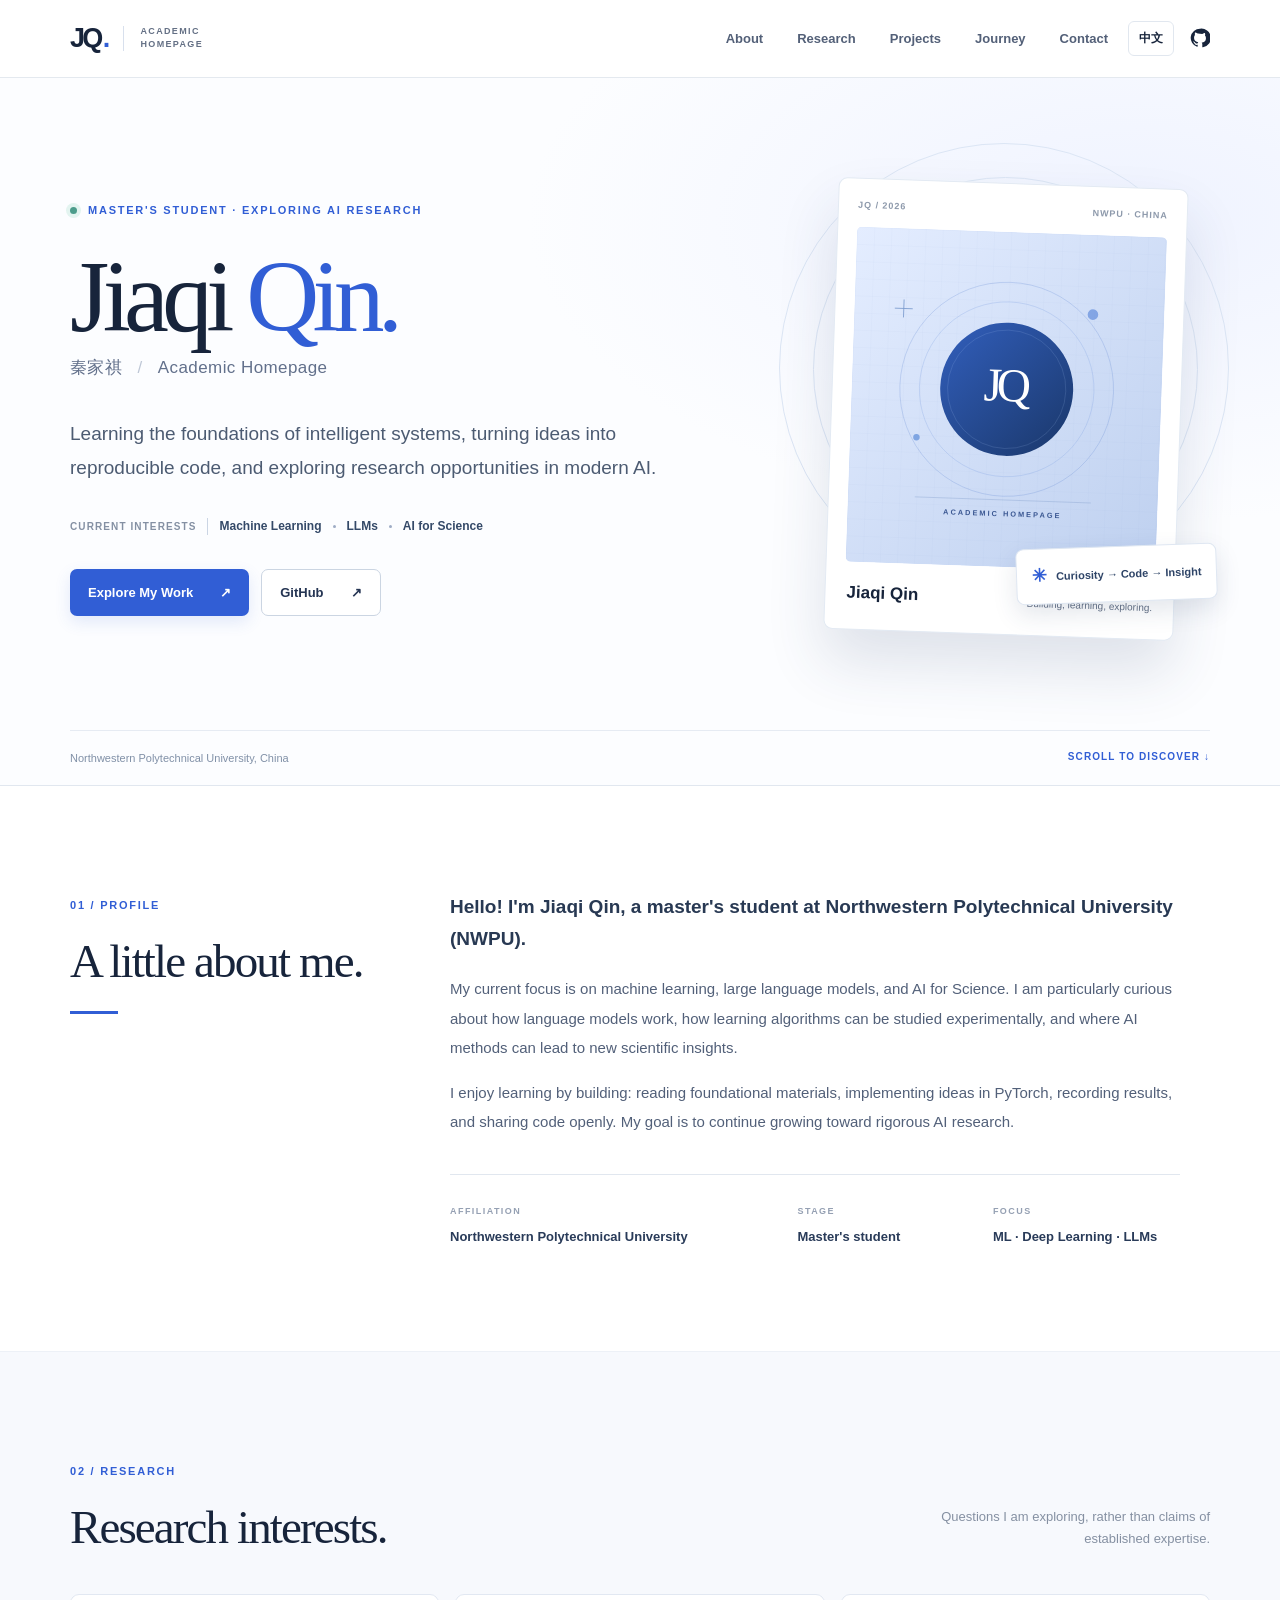
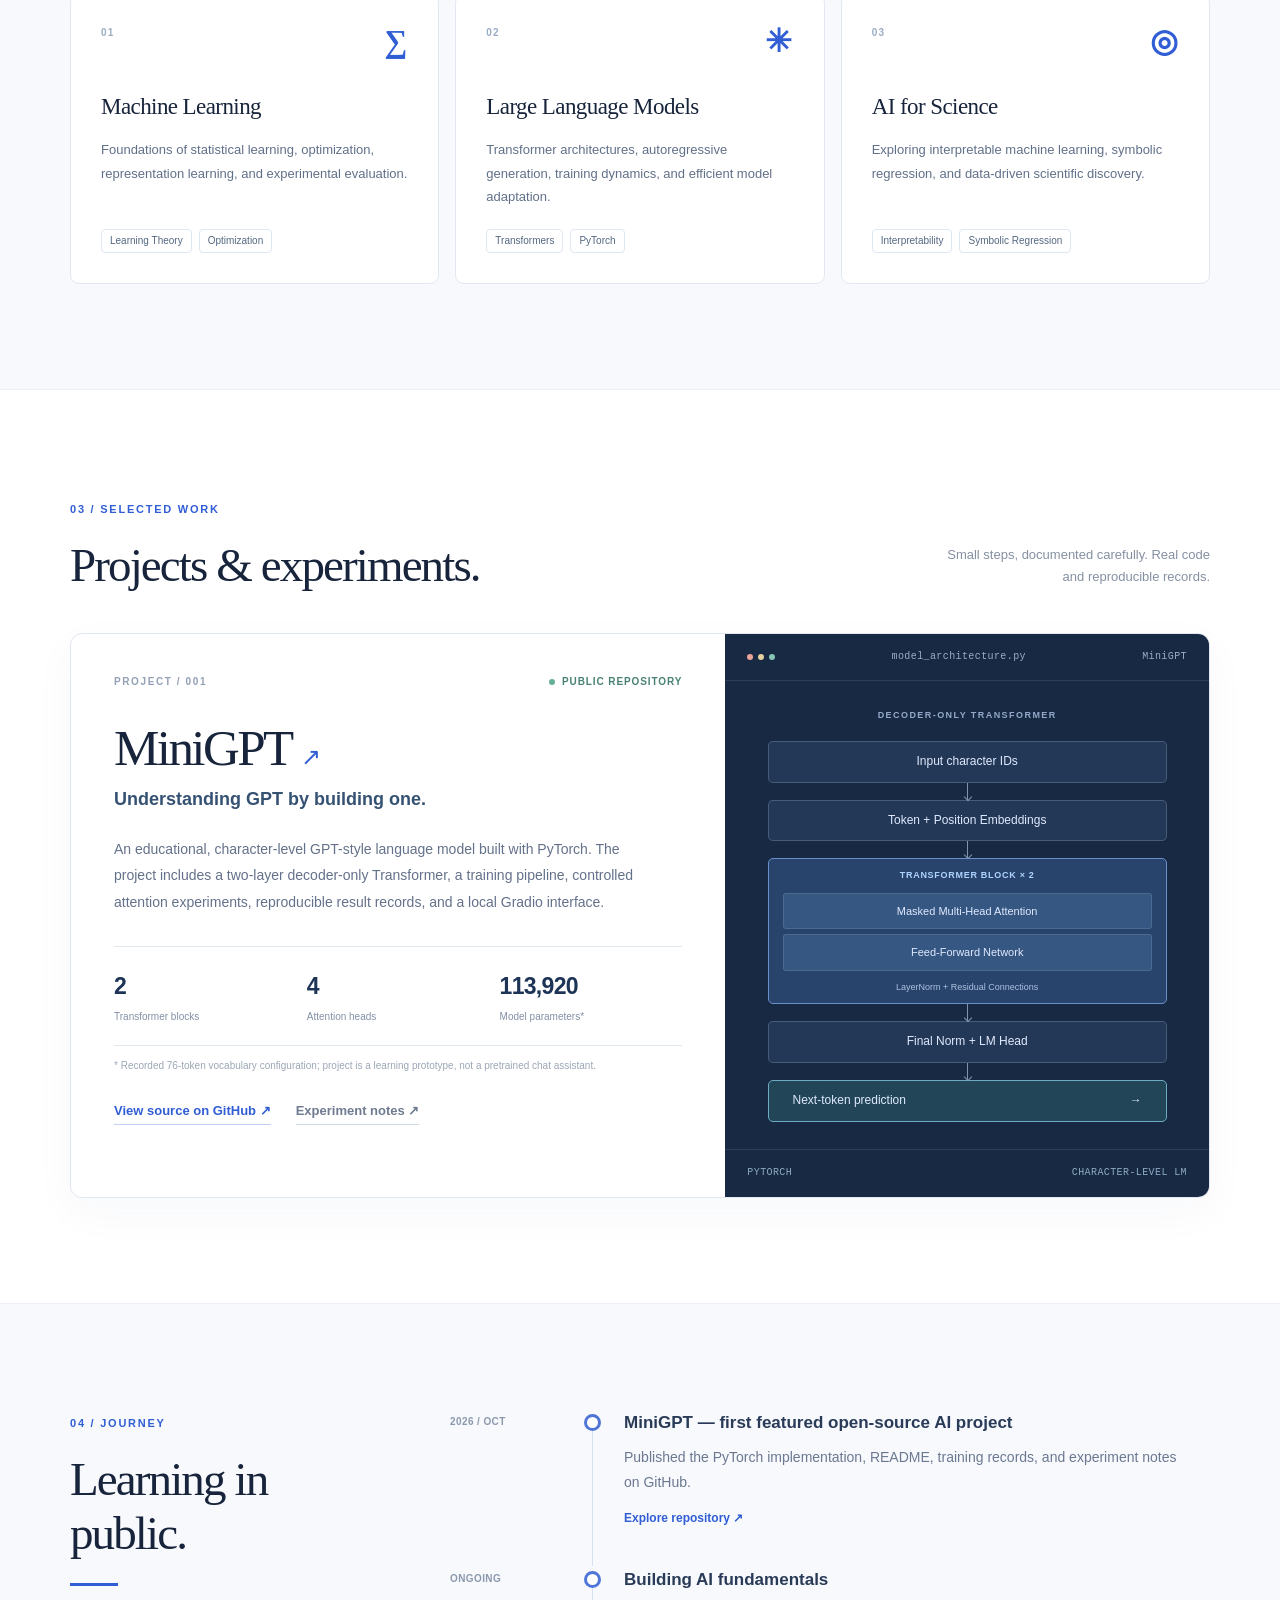
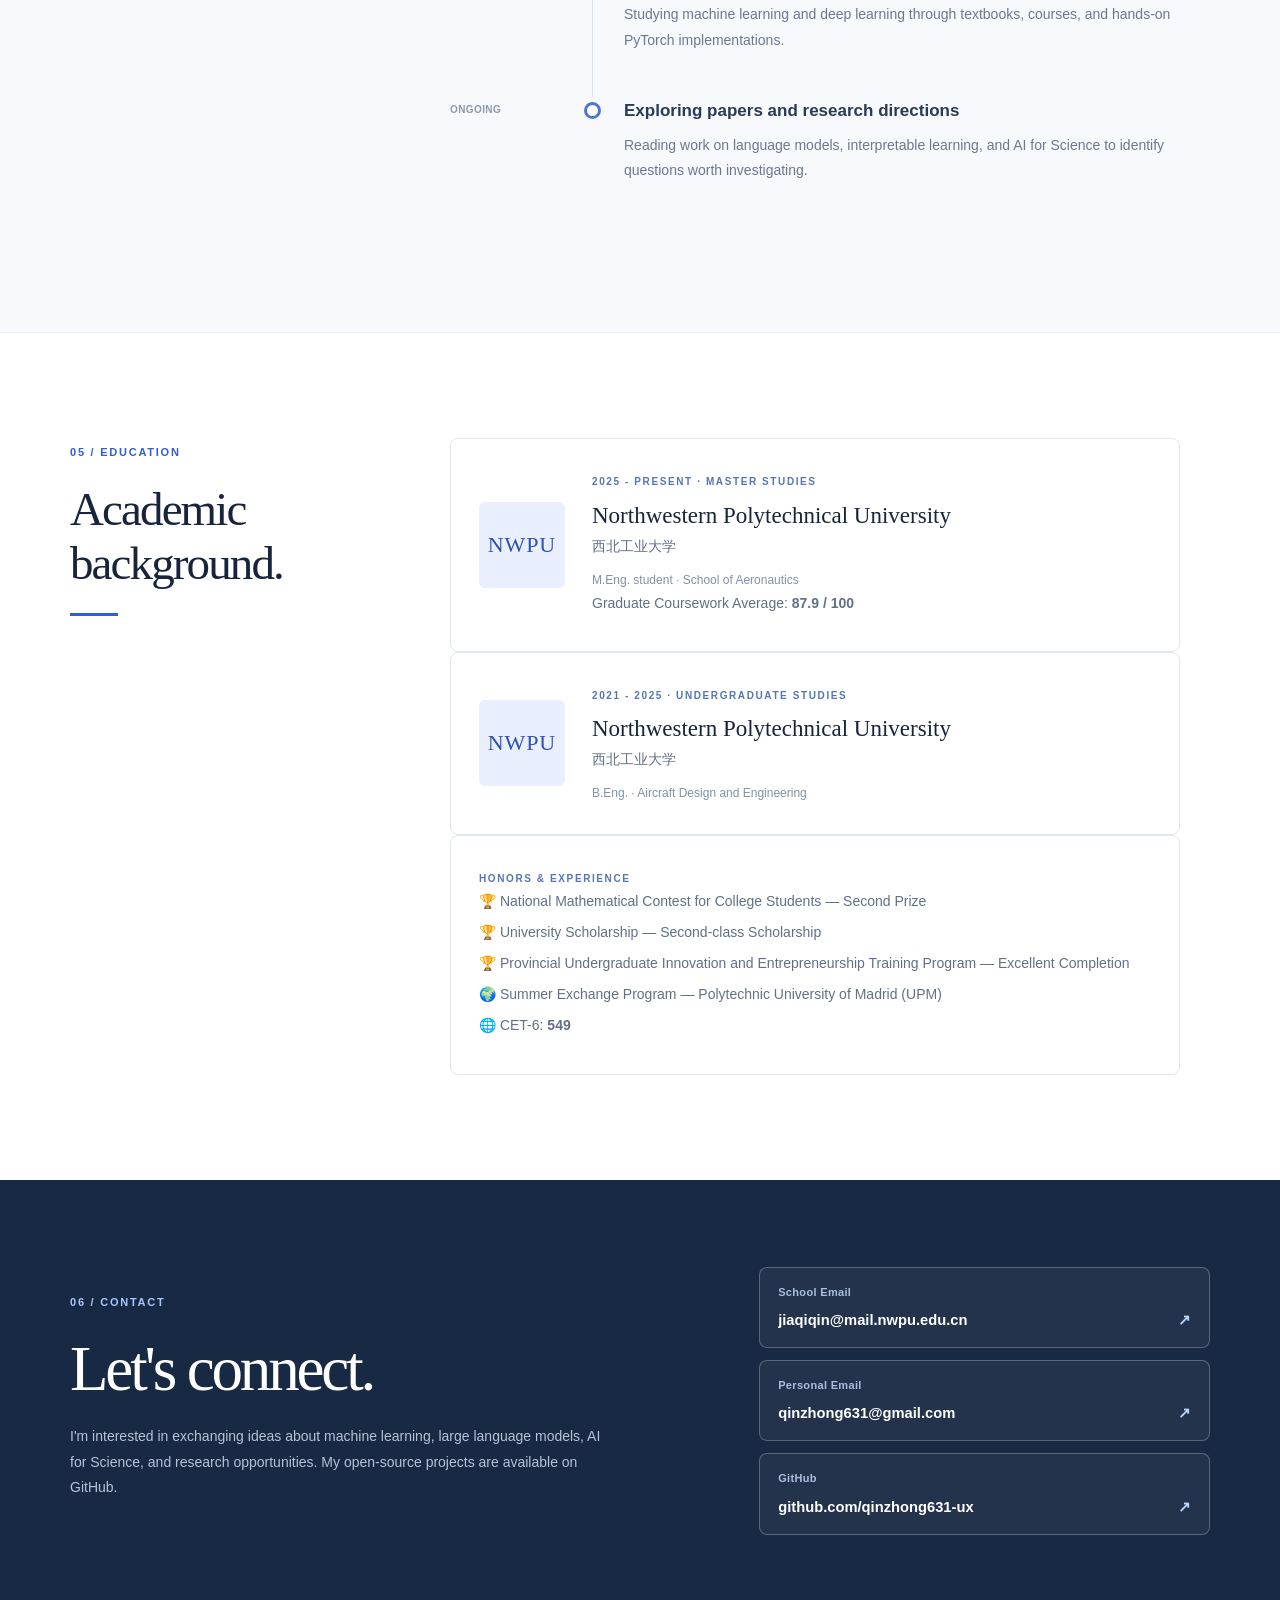
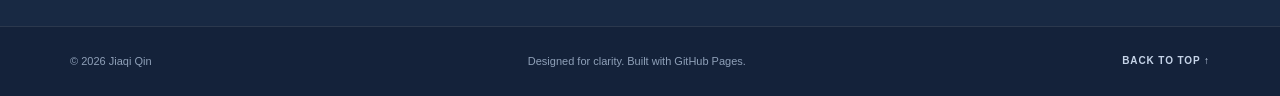
==== index.html @ b35b9c65 "Publish Jiaqi Qin academic homepage" ====
<!doctype html>
<html lang="en">
<head>
  <meta charset="utf-8" />
  <meta name="viewport" content="width=device-width, initial-scale=1" />
  <meta name="description" content="Jiaqi Qin — a master's student at Northwestern Polytechnical University exploring machine learning, language models, and AI for Science." />
  <meta name="theme-color" content="#f8fafc" />
  <meta property="og:title" content="Jiaqi Qin | Academic Homepage" />
  <meta property="og:description" content="Machine Learning · Language Models · AI for Science | Selected projects and research exploration." />
  <meta property="og:type" content="website" />
  <link rel="icon" href="assets/favicon.svg" type="image/svg+xml" />
  <link rel="stylesheet" href="styles.css" />
  <title>Jiaqi Qin | Academic Homepage</title>
</head>
<body>
  <a class="skip-link" href="#main">Skip to content</a>
  <header class="site-header">
    <div class="container header-inner">
      <a href="#top" class="brand" aria-label="Jiaqi Qin, back to top">
        <span class="brand-mark">JQ<span class="brand-dot">.</span></span>
        <span class="brand-divider"></span>
        <span class="brand-sub">ACADEMIC<br />HOMEPAGE</span>
      </a>
      <nav id="primary-nav" class="main-nav" aria-label="Main navigation">
        <a href="#about" data-en="About" data-zh="关于">About</a>
        <a href="#interests" data-en="Research" data-zh="研究方向">Research</a>
        <a href="#projects" data-en="Projects" data-zh="项目">Projects</a>
        <a href="#journey" data-en="Journey" data-zh="成长经历">Journey</a>
        <a href="#contact" data-en="Contact" data-zh="联系">Contact</a>
      </nav>
      <div class="header-actions">
        <button id="language-toggle" class="language-toggle" type="button" aria-label="Switch to Chinese" title="Switch language">中文</button>
        <a class="header-github" href="https://github.com/qinzhong631-ux" target="_blank" rel="noopener noreferrer" aria-label="GitHub profile">
          <svg aria-hidden="true" viewBox="0 0 24 24" fill="currentColor"><path d="M12 .85a11.15 11.15 0 0 0-3.525 21.73c.558.1.764-.242.764-.536 0-.265-.01-.966-.016-1.896-3.108.675-3.765-1.497-3.765-1.497-.508-1.291-1.239-1.635-1.239-1.635-1.013-.693.077-.679.077-.679 1.121.08 1.711 1.151 1.711 1.151.997 1.71 2.615 1.215 3.251.929.101-.722.39-1.214.708-1.493-2.482-.282-5.093-1.241-5.093-5.518 0-1.219.436-2.215 1.15-2.996-.115-.282-.498-1.416.11-2.953 0 0 .939-.3 3.072 1.144A10.7 10.7 0 0 1 12 6.824a10.7 10.7 0 0 1 2.797.377c2.132-1.444 3.07-1.144 3.07-1.144.61 1.537.227 2.67.112 2.953.715.781 1.148 1.777 1.148 2.996 0 4.287-2.615 5.233-5.105 5.51.402.347.761 1.033.761 2.081 0 1.504-.014 2.717-.014 3.085 0 .297.203.643.77.535A11.152 11.152 0 0 0 12 .85Z"/></svg>
        </a>
        <button id="menu-toggle" class="menu-toggle" type="button" aria-expanded="false" aria-controls="primary-nav" aria-label="Open navigation menu"><span></span><span></span><span></span></button>
      </div>
    </div>
  </header>

  <main id="main">
    <section class="hero" id="top">
      <div class="container hero-grid">
        <div class="hero-copy">
          <div class="hero-label"><span class="status-dot"></span><span data-en="MASTER'S STUDENT · EXPLORING AI RESEARCH" data-zh="硕士研究生 · 探索人工智能科研">MASTER'S STUDENT · EXPLORING AI RESEARCH</span></div>
          <h1>Jiaqi <em>Qin.</em></h1>
          <div class="chinese-name">秦家祺 <span class="name-divider">/</span> <span data-en="Academic Homepage" data-zh="个人学术主页">Academic Homepage</span></div>
          <p class="hero-description" data-en="Learning the foundations of intelligent systems, turning ideas into reproducible code, and exploring research opportunities in modern AI." data-zh="系统学习人工智能的基础方法，把想法实现为可复现的代码，并积极探索现代 AI 的科研机会。">Learning the foundations of intelligent systems, turning ideas into reproducible code, and exploring research opportunities in modern AI.</p>
          <div class="hero-focus"><span data-en="CURRENT INTERESTS" data-zh="当前关注">CURRENT INTERESTS</span><div class="focus-separator"></div><strong>Machine Learning</strong><i></i><strong>LLMs</strong><i></i><strong>AI for Science</strong></div>
          <div class="hero-actions">
            <a href="#projects" class="button button-primary"><span data-en="Explore My Work" data-zh="查看我的项目">Explore My Work</span><span aria-hidden="true">↗</span></a>
            <a href="https://github.com/qinzhong631-ux" class="button button-outline" target="_blank" rel="noopener noreferrer">GitHub <span aria-hidden="true">↗</span></a>
          </div>
        </div>
        <aside class="hero-visual" aria-label="Profile illustration and affiliation">
          <div class="halo halo-1"></div><div class="halo halo-2"></div>
          <div class="profile-frame">
            <div class="profile-topline"><span>JQ / 2026</span><span>NWPU · CHINA</span></div>
            <!-- Replace assets/avatar.svg with your own portrait and update the alt text if desired. -->
            <img class="portrait" src="assets/avatar.svg" alt="Stylized initials JQ; replace with personal portrait" />
            <div class="profile-bottom"><span class="profile-bottom-name">Jiaqi Qin</span><span data-en="Building, learning, exploring." data-zh="学习、实践、探索。">Building, learning, exploring.</span></div>
          </div>
          <div class="floating-note"><span class="floating-note-icon">✳</span><span data-en="Curiosity → Code → Insight" data-zh="好奇 → 代码 → 理解">Curiosity → Code → Insight</span></div>
        </aside>
      </div>
      <div class="container hero-bottom"><span data-en="Northwestern Polytechnical University, China" data-zh="西北工业大学 · 中国">Northwestern Polytechnical University, China</span><a href="#about" data-en="SCROLL TO DISCOVER ↓" data-zh="向下探索 ↓">SCROLL TO DISCOVER ↓</a></div>
    </section>

    <section class="section" id="about">
      <div class="container section-grid">
        <div class="section-head"><span class="section-index">01 / PROFILE</span><h2 data-en="A little about me." data-zh="关于我">A little about me.</h2><div class="section-rule"></div></div>
        <div class="section-content about-copy">
          <p class="lead" data-en="Hello! I'm Jiaqi Qin, a master's student at Northwestern Polytechnical University (NWPU)." data-zh="你好！我是秦家祺，目前就读于西北工业大学硕士研究生。">Hello! I'm Jiaqi Qin, a master's student at Northwestern Polytechnical University (NWPU).</p>
          <p data-en="My current focus is on machine learning, large language models, and AI for Science. I am particularly curious about how language models work, how learning algorithms can be studied experimentally, and where AI methods can lead to new scientific insights." data-zh="我目前致力于打牢机器学习和深度学习基础，尤其关注大语言模型的工作原理、学习算法的实验研究，以及人工智能方法如何促进科学发现。">My current focus is on machine learning, large language models, and AI for Science. I am particularly curious about how language models work, how learning algorithms can be studied experimentally, and where AI methods can lead to new scientific insights.</p>
          <p data-en="I enjoy learning by building: reading foundational materials, implementing ideas in PyTorch, recording results, and sharing code openly. My goal is to continue growing toward rigorous AI research." data-zh="我喜欢通过动手实践学习：阅读基础教材与论文，用 PyTorch 实现想法，记录实验结果，并公开分享代码。我希望在这个过程中逐步走向严谨的人工智能科研。">I enjoy learning by building: reading foundational materials, implementing ideas in PyTorch, recording results, and sharing code openly. My goal is to continue growing toward rigorous AI research.</p>
          <div class="about-facts"><div><span class="fact-label" data-en="AFFILIATION" data-zh="就读院校">AFFILIATION</span><strong>Northwestern Polytechnical University</strong></div><div><span class="fact-label" data-en="STAGE" data-zh="学习阶段">STAGE</span><strong data-en="Master's student" data-zh="在读硕士研究生">Master's student</strong></div><div><span class="fact-label" data-en="FOCUS" data-zh="主要关注">FOCUS</span><strong>ML · Deep Learning · LLMs</strong></div></div>
        </div>
      </div>
    </section>

    <section class="section section-tint" id="interests">
      <div class="container"><div class="section-title-row"><div><span class="section-index">02 / RESEARCH</span><h2 data-en="Research interests." data-zh="研究兴趣">Research interests.</h2></div><p data-en="Questions I am exploring, rather than claims of established expertise." data-zh="正在探索的问题，而非已经取得的科研成果。">Questions I am exploring, rather than claims of established expertise.</p></div>
        <div class="interests-grid">
          <article class="interest-card"><div class="interest-top"><span>01</span><span class="interest-symbol">∑</span></div><h3>Machine Learning</h3><p data-en="Foundations of statistical learning, optimization, representation learning, and experimental evaluation." data-zh="统计学习基础、优化方法、表示学习与实验评价。">Foundations of statistical learning, optimization, representation learning, and experimental evaluation.</p><div class="card-tags"><span>Learning Theory</span><span>Optimization</span></div></article>
          <article class="interest-card"><div class="interest-top"><span>02</span><span class="interest-symbol">✳</span></div><h3>Large Language Models</h3><p data-en="Transformer architectures, autoregressive generation, training dynamics, and efficient model adaptation." data-zh="Transformer 架构、自回归生成、训练动力学与高效模型适配。">Transformer architectures, autoregressive generation, training dynamics, and efficient model adaptation.</p><div class="card-tags"><span>Transformers</span><span>PyTorch</span></div></article>
          <article class="interest-card"><div class="interest-top"><span>03</span><span class="interest-symbol">◎</span></div><h3>AI for Science</h3><p data-en="Exploring interpretable machine learning, symbolic regression, and data-driven scientific discovery." data-zh="探索可解释机器学习、符号回归，以及数据驱动的科学发现。">Exploring interpretable machine learning, symbolic regression, and data-driven scientific discovery.</p><div class="card-tags"><span>Interpretability</span><span>Symbolic Regression</span></div></article>
        </div>
      </div>
    </section>

    <section class="section" id="projects">
      <div class="container"><div class="section-title-row"><div><span class="section-index">03 / SELECTED WORK</span><h2 data-en="Projects & experiments." data-zh="项目与实验">Projects & experiments.</h2></div><p data-en="Small steps, documented carefully. Real code and reproducible records." data-zh="从小项目开始，认真记录过程，用真实代码和可复现的结果积累能力。">Small steps, documented carefully. Real code and reproducible records.</p></div>
        <article class="featured-project">
          <div class="project-main"><div class="project-meta"><span class="project-number">PROJECT / 001</span><span class="project-status"><i></i><span data-en="PUBLIC REPOSITORY" data-zh="公开代码仓库">PUBLIC REPOSITORY</span></span></div>
            <h3>MiniGPT <span class="project-arrow">↗</span></h3><p class="project-subtitle" data-en="Understanding GPT by building one." data-zh="通过亲手实现，理解 GPT 的工作原理。">Understanding GPT by building one.</p>
            <p class="project-description" data-en="An educational, character-level GPT-style language model built with PyTorch. The project includes a two-layer decoder-only Transformer, a training pipeline, controlled attention experiments, reproducible result records, and a local Gradio interface." data-zh="一个基于 PyTorch 实现的字符级 GPT 风格语言模型学习项目，包含双层 Decoder-only Transformer、训练流程、注意力对照实验、可复现实验记录和本地 Gradio 界面。">An educational, character-level GPT-style language model built with PyTorch. The project includes a two-layer decoder-only Transformer, a training pipeline, controlled attention experiments, reproducible result records, and a local Gradio interface.</p>
            <div class="project-numbers"><div><strong>2</strong><span data-en="Transformer blocks" data-zh="Transformer 模块">Transformer blocks</span></div><div><strong>4</strong><span data-en="Attention heads" data-zh="注意力头">Attention heads</span></div><div><strong>113,920</strong><span data-en="Model parameters*" data-zh="模型参数量*">Model parameters*</span></div></div>
            <p class="project-caveat" data-en="* Recorded 76-token vocabulary configuration; project is a learning prototype, not a pretrained chat assistant." data-zh="* 基于已记录的 76-token 词表配置；本项目是学习原型，并非预训练聊天助手。">* Recorded 76-token vocabulary configuration; project is a learning prototype, not a pretrained chat assistant.</p>
            <div class="project-actions"><a class="text-link" href="https://github.com/qinzhong631-ux/minigpt-lab" target="_blank" rel="noopener noreferrer"><span data-en="View source on GitHub" data-zh="在 GitHub 查看源码">View source on GitHub</span> ↗</a><a class="text-link subdued" href="https://github.com/qinzhong631-ux/minigpt-lab/blob/main/docs/EXPERIMENTS.md" target="_blank" rel="noopener noreferrer"><span data-en="Experiment notes" data-zh="实验记录">Experiment notes</span> ↗</a></div>
          </div>
          <div class="project-diagram"><div class="diagram-header"><div class="window-dots"><i></i><i></i><i></i></div><span>model_architecture.py</span><span>MiniGPT</span></div><div class="diagram-body"><div class="diagram-caption">DECODER-ONLY TRANSFORMER</div><div class="diagram-node">Input character IDs</div><div class="diagram-connector"></div><div class="diagram-node">Token + Position Embeddings</div><div class="diagram-connector"></div><div class="diagram-block"><span>TRANSFORMER BLOCK × 2</span><div>Masked Multi-Head Attention</div><div>Feed-Forward Network</div><small>LayerNorm + Residual Connections</small></div><div class="diagram-connector"></div><div class="diagram-node">Final Norm + LM Head</div><div class="diagram-connector"></div><div class="diagram-node output-node">Next-token prediction <span>→</span></div></div><div class="diagram-bottom"><span>PYTORCH</span><span>CHARACTER-LEVEL LM</span></div></div>
        </article>
      </div>
    </section>

    <section class="section section-tint" id="journey">
      <div class="container section-grid">
        <div class="section-head"><span class="section-index">04 / JOURNEY</span><h2 data-en="Learning in public." data-zh="持续学习与探索">Learning in public.</h2><div class="section-rule"></div></div>
        <div class="section-content">
          <div class="timeline"><div class="timeline-item"><span class="timeline-period">2026 / OCT</span><div class="timeline-point"></div><div class="timeline-copy"><h3 data-en="MiniGPT — first featured open-source AI project" data-zh="MiniGPT — 首个重点展示的开源 AI 项目">MiniGPT — first featured open-source AI project</h3><p data-en="Published the PyTorch implementation, README, training records, and experiment notes on GitHub." data-zh="在 GitHub 发布 PyTorch 实现、项目说明、训练记录和实验笔记。">Published the PyTorch implementation, README, training records, and experiment notes on GitHub.</p><a href="https://github.com/qinzhong631-ux/minigpt-lab" target="_blank" rel="noopener noreferrer" data-en="Explore repository ↗" data-zh="查看仓库 ↗">Explore repository ↗</a></div></div>
            <div class="timeline-item"><span class="timeline-period" data-en="ONGOING" data-zh="持续进行">ONGOING</span><div class="timeline-point"></div><div class="timeline-copy"><h3 data-en="Building AI fundamentals" data-zh="系统学习 AI 基础">Building AI fundamentals</h3><p data-en="Studying machine learning and deep learning through textbooks, courses, and hands-on PyTorch implementations." data-zh="通过教材、课程和 PyTorch 编程实践学习机器学习与深度学习。">Studying machine learning and deep learning through textbooks, courses, and hands-on PyTorch implementations.</p></div></div>
            <div class="timeline-item"><span class="timeline-period" data-en="ONGOING" data-zh="持续进行">ONGOING</span><div class="timeline-point"></div><div class="timeline-copy"><h3 data-en="Exploring papers and research directions" data-zh="探索论文与研究方向">Exploring papers and research directions</h3><p data-en="Reading work on language models, interpretable learning, and AI for Science to identify questions worth investigating." data-zh="阅读语言模型、可解释学习与 AI for Science 相关工作，寻找值得进一步研究的问题。">Reading work on language models, interpretable learning, and AI for Science to identify questions worth investigating.</p></div></div>
          </div>
        </div>
      </div>
    </section>

    <section class="section education-section" id="education">
<div class="container section-grid">
<div class="section-head"><span class="section-index">05 / EDUCATION</span><h2 data-en="Academic background." data-zh="教育背景">Academic background.</h2><div class="section-rule"></div></div>
<div class="section-content">
<div class="education-card">
<div class="edu-monogram" aria-hidden="true">NWPU</div>
<div>
<span class="education-label">2025 - PRESENT · MASTER STUDIES</span>
<h3>Northwestern Polytechnical University</h3>
<p>西北工业大学</p>
<span class="education-detail">M.Eng. student · School of Aeronautics</span>
<p>Graduate Coursework Average: <b>87.9 / 100</b></p>
</div>
</div>

<div class="education-card">
<div class="edu-monogram" aria-hidden="true">NWPU</div>
<div>
<span class="education-label">2021 - 2025 · UNDERGRADUATE STUDIES</span>
<h3>Northwestern Polytechnical University</h3>
<p>西北工业大学</p>
<span class="education-detail">B.Eng. · Aircraft Design and Engineering</span>
</div>
</div>

<div class="education-card">
<div>
<span class="education-label">HONORS & EXPERIENCE</span>
<p>🏆 National Mathematical Contest for College Students — Second Prize</p>
<p>🏆 University Scholarship — Second-class Scholarship</p>
<p>🏆 Provincial Undergraduate Innovation and Entrepreneurship Training Program — Excellent Completion</p>
<p>🌍 Summer Exchange Program — Polytechnic University of Madrid (UPM)</p>
<p>🌐 CET-6: <b>549</b></p>
</div>
</div>
</div>
</div>
</section>

    <section class="contact-section" id="contact"><div class="container contact-inner"><div><span class="section-index light-index">06 / CONTACT</span><h2 data-en="Let's connect." data-zh="欢迎交流">Let's connect.</h2><p data-en="I'm interested in exchanging ideas about machine learning, large language models, AI for Science, and research opportunities. My open-source projects are available on GitHub." data-zh="欢迎交流机器学习、大语言模型及科研机会。我的公开项目与代码可在 GitHub 查看。">I'm interested in exchanging ideas about machine learning, large language models, AI for Science, and research opportunities. My open-source projects are available on GitHub.</p></div><div class="contact-actions">
          <a class="contact-card" href="mailto:jiaqiqin@mail.nwpu.edu.cn">
            <span class="contact-card-label" data-en="School Email" data-zh="学校邮箱">School Email</span>
            <span class="contact-card-value">jiaqiqin@mail.nwpu.edu.cn <span aria-hidden="true">↗</span></span>
          </a>
          <a class="contact-card" href="mailto:qinzhong631@gmail.com">
            <span class="contact-card-label" data-en="Personal Email" data-zh="个人邮箱">Personal Email</span>
            <span class="contact-card-value">qinzhong631@gmail.com <span aria-hidden="true">↗</span></span>
          </a>
          <a class="contact-card" href="https://github.com/qinzhong631-ux" target="_blank" rel="noopener noreferrer">
            <span class="contact-card-label">GitHub</span>
            <span class="contact-card-value">github.com/qinzhong631-ux <span aria-hidden="true">↗</span></span>
          </a>
        </div></div></section>
  </main>
  <footer class="footer"><div class="container footer-inner"><span>© <span id="current-year">2026</span> Jiaqi Qin</span><span data-en="Designed for clarity. Built with GitHub Pages." data-zh="简洁展示，基于 GitHub Pages 部署。">Designed for clarity. Built with GitHub Pages.</span><a href="#top" data-en="BACK TO TOP ↑" data-zh="返回顶部 ↑">BACK TO TOP ↑</a></div></footer>
  <script src="script.js" defer></script>
</body>
</html>
---- styles.css ----
:root{--ink:#17243b;--muted:#647085;--faint:#94a0b1;--blue:#315ed5;--blue-dark:#1949c2;--line:#e1e7ef;--bg:#fff;--tint:#f7f9fd;--dark:#15233f;--serif:Georgia,'Times New Roman',serif;--sans:Inter,-apple-system,BlinkMacSystemFont,'Segoe UI','Noto Sans',Arial,sans-serif}
*{box-sizing:border-box}html{scroll-behavior:smooth;scroll-padding-top:90px}body{margin:0;font-family:var(--sans);color:var(--ink);background:var(--bg);-webkit-font-smoothing:antialiased;line-height:1.65}a{text-decoration:none;color:inherit}button{font:inherit}a:focus-visible,button:focus-visible{outline:3px solid #94b5ff;outline-offset:4px}::selection{background:#dce6ff}.container{width:min(1140px,calc(100% - 72px));margin-inline:auto}.skip-link{position:absolute;top:-60px;left:16px;background:#fff;padding:10px 16px;z-index:99}.skip-link:focus{top:12px}
.site-header{height:78px;border-bottom:1px solid rgba(224,230,237,.87);position:sticky;top:0;background:rgba(255,255,255,.93);z-index:50;backdrop-filter:blur(18px)}.header-inner,.brand,.header-actions,.main-nav{display:flex;align-items:center}.header-inner{height:100%;justify-content:space-between;gap:20px}.brand{gap:16px;flex-shrink:0}.brand-mark{font-size:27px;font-weight:800;letter-spacing:-.1em}.brand-dot{color:var(--blue);margin-left:2px}.brand-divider{display:block;width:1px;height:25px;background:#d8e0ed}.brand-sub{font-size:9px;line-height:1.45;letter-spacing:.15em;color:var(--muted);font-weight:800}.main-nav{gap:34px;margin-left:auto}.main-nav a{font-size:13px;color:#536078;font-weight:650;transition:color .2s}.main-nav a:hover,.main-nav a.active{color:var(--blue)}.header-actions{gap:16px}.language-toggle{border:1px solid var(--line);background:white;color:var(--ink);font-size:12px;font-weight:800;cursor:pointer;border-radius:6px;padding:7px 10px}.language-toggle:hover{border-color:var(--blue)}.header-github svg{width:20px;height:20px;display:block}.header-github:hover{color:var(--blue)}.menu-toggle{display:none;background:transparent;border:0;padding:8px;cursor:pointer;flex-direction:column;gap:4px}.menu-toggle span{display:block;width:22px;height:2px;background:var(--ink)}
.hero{background:radial-gradient(ellipse at 89% 20%,#eff3ff 0,transparent 38%),#fcfdff;border-bottom:1px solid var(--line)}.hero-grid{padding-top:105px;padding-bottom:95px;display:grid;grid-template-columns:1.28fr .78fr;align-items:center;gap:65px}.hero-label,.section-index,.fact-label,.diagram-caption,.education-label{letter-spacing:.16em;text-transform:uppercase;font-size:11px;font-weight:800}.hero-label{color:var(--blue);display:flex;align-items:center;gap:11px}.status-dot{height:7px;width:7px;background:#4c9c8b;border-radius:50%;box-shadow:0 0 0 4px #e3f4f0;flex-shrink:0}.hero h1{font-family:var(--serif);font-weight:normal;font-size:clamp(60px,7.9vw,108px);line-height:1.02;letter-spacing:-.066em;margin:26px 0 5px}.hero h1 em{font-style:normal;color:var(--blue)}.chinese-name{font-size:17px;color:#62708b;letter-spacing:.025em;font-weight:500;margin-bottom:35px}.name-divider{padding:0 10px;color:#bec7d6}.hero-description{font-size:19px;line-height:1.8;color:#4c5b72;max-width:640px;margin:0 0 32px}.hero-focus{display:flex;gap:11px;align-items:center;flex-wrap:wrap;font-size:12px;color:#6a7892;margin-bottom:32px}.hero-focus>span{font-size:10px;letter-spacing:.11em;font-weight:800;color:#8490a3}.hero-focus strong{font-weight:700;color:#344968}.hero-focus i{height:3px;width:3px;border-radius:50%;background:#9eacc5}.focus-separator{height:17px;width:1px;background:#cbd5e4}.hero-actions{display:flex;gap:12px;flex-wrap:wrap}.button{padding:12px 18px;border-radius:7px;display:inline-flex;align-items:center;justify-content:space-between;gap:27px;font-size:13px;font-weight:750;transition:background .2s,color .2s,transform .2s}.button:hover{transform:translateY(-2px)}.button-primary{background:var(--blue);color:#fff;box-shadow:0 6px 16px #315ed522}.button-primary:hover{background:var(--blue-dark)}.button-outline{color:#253553;border:1px solid #cbd5e2;background:white}.button-outline:hover{border-color:#96aad6;color:var(--blue)}.hero-visual{position:relative;max-width:350px;width:100%;margin:auto}.halo{position:absolute;border-radius:50%;border:1px solid #dce6f5;z-index:0}.halo-1{width:450px;height:450px;left:-52px;top:-40px}.halo-2{width:385px;height:385px;left:-18px;top:-6px}.profile-frame{position:relative;z-index:1;box-shadow:0 32px 58px rgba(42,63,107,.14);background:white;border:1px solid #e3eaf3;border-radius:9px;padding:19px 19px 22px;transform:rotate(2deg)}.profile-topline{display:flex;justify-content:space-between;font-size:9px;font-weight:800;letter-spacing:.11em;color:#8d99ab;padding-bottom:14px}.portrait{width:100%;display:block;aspect-ratio:1/1.08;object-fit:cover;background:#d9e5fa;border-radius:5px}.profile-bottom{padding:17px 2px 0;display:flex;justify-content:space-between;align-items:flex-end;gap:6px;font-size:10px;color:var(--muted)}.profile-bottom-name{color:var(--ink);font-size:17px;font-weight:750}.floating-note{position:absolute;z-index:2;right:-36px;bottom:33px;white-space:nowrap;background:#fff;border-radius:8px;border:1px solid #dfe7f2;box-shadow:0 10px 25px #243f6520;padding:12px 15px;display:flex;align-items:center;gap:9px;font-size:11px;font-weight:800;color:#2e4467;transform:rotate(-2deg)}.floating-note-icon{font-size:18px;color:var(--blue)}.hero-bottom{border-top:1px solid #e6ebf3;padding:18px 0;display:flex;justify-content:space-between;gap:16px;color:#8090a7;font-size:11px}.hero-bottom a{font-size:10px;font-weight:850;letter-spacing:.11em;color:var(--blue)}
.section{padding:105px 0;scroll-margin-top:70px}.section-grid{display:grid;grid-template-columns:300px minmax(0,1fr);gap:80px}.section-head h2,.section-title-row h2{font-family:var(--serif);font-weight:normal;font-size:clamp(34px,4vw,47px);line-height:1.15;letter-spacing:-.04em;margin:17px 0 23px}.section-index{color:var(--blue)}.section-rule{width:48px;height:3px;background:var(--blue)}.section-content{max-width:730px}.about-copy p{color:#526079;font-size:15px;line-height:1.95;margin:0 0 16px}.about-copy p.lead{font-size:19px;color:#283953;line-height:1.7;font-weight:600;margin-bottom:19px}.about-facts{margin-top:37px;padding-top:29px;border-top:1px solid var(--line);display:grid;grid-template-columns:1.4fr .75fr .8fr;gap:20px}.about-facts>div{display:flex;flex-direction:column;gap:8px}.fact-label{font-size:9px;color:#95a0b3}.about-facts strong{font-size:13px;font-weight:650;color:#293b59;line-height:1.5}.section-tint{background:var(--tint);border-top:1px solid #edf1f7;border-bottom:1px solid #edf1f7}.section-title-row{display:flex;justify-content:space-between;align-items:end;gap:30px;margin-bottom:40px}.section-title-row h2{margin-bottom:0}.section-title-row>p{font-size:13px;line-height:1.7;color:#8590a2;max-width:280px;text-align:right;margin:0 0 4px}.interests-grid{display:grid;grid-template-columns:repeat(3,minmax(0,1fr));gap:16px}.interest-card{background:#fff;border:1px solid #e2e8f2;border-radius:9px;padding:30px;min-height:280px;display:flex;flex-direction:column;transition:transform .2s,box-shadow .2s,border-color .2s}.interest-card:hover{transform:translateY(-4px);box-shadow:0 14px 34px #244a8110;border-color:#ccdaf2}.interest-top{display:flex;justify-content:space-between;color:#9aacc5;font-size:10px;letter-spacing:.12em;font-weight:800}.interest-symbol{font-family:var(--serif);font-size:32px;color:var(--blue);line-height:1}.interest-card h3{margin:31px 0 12px;font-family:var(--serif);font-size:23px;letter-spacing:-.025em;font-weight:normal}.interest-card p{font-size:13px;color:#617089;line-height:1.8;margin:0 0 20px}.card-tags{display:flex;gap:7px;flex-wrap:wrap;margin-top:auto}.card-tags span{font-size:10px;color:#536781;border:1px solid #dfe7f2;padding:3px 8px;border-radius:4px}
.featured-project{border:1px solid var(--line);box-shadow:0 14px 45px #14376d09;border-radius:12px;overflow:hidden;display:grid;grid-template-columns:1.15fr .85fr;background:#fff}.project-main{padding:40px 43px}.project-meta{display:flex;align-items:center;justify-content:space-between;flex-wrap:wrap;gap:10px}.project-number{font-size:10px;letter-spacing:.16em;font-weight:800;color:#93a0b5}.project-status{display:inline-flex;gap:7px;align-items:center;font-size:10px;letter-spacing:.09em;color:#498274;font-weight:800}.project-status i{display:block;background:#65ae9a;border-radius:50%;height:6px;width:6px}.featured-project h3{font-size:51px;font-family:var(--serif);font-weight:normal;letter-spacing:-.05em;margin:28px 0 0;line-height:1.18}.project-arrow{font-family:var(--sans);font-size:24px;color:var(--blue)}.project-subtitle{font-size:18px;color:#365273;margin:7px 0 21px;font-weight:600}.project-description{font-size:14px;line-height:1.9;color:#64718a;max-width:550px}.project-numbers{display:grid;grid-template-columns:repeat(3,1fr);border-top:1px solid var(--line);border-bottom:1px solid var(--line);margin-top:30px;padding:21px 0;gap:10px}.project-numbers>div{display:flex;flex-direction:column;gap:4px}.project-numbers strong{font-size:23px;letter-spacing:-.03em;color:#1e3457}.project-numbers span{font-size:10px;color:#8290a5;line-height:1.4}.project-caveat{font-size:10px;color:#9ca7b6;line-height:1.6;margin:12px 0 26px}.project-actions{display:flex;gap:25px;flex-wrap:wrap}.text-link{font-size:13px;font-weight:800;color:var(--blue);border-bottom:1px solid #c0d1f7;padding-bottom:3px}.text-link:hover{color:var(--blue-dark);border-color:var(--blue-dark)}.text-link.subdued{color:#6e7b90;border-color:#d1d9e5}.project-diagram{background:#182943;color:#dfe9ff;display:flex;flex-direction:column}.diagram-header,.diagram-bottom{display:flex;justify-content:space-between;align-items:center;padding:15px 22px;font-family:monospace;font-size:10px;letter-spacing:.04em;color:#9dadc4;border-bottom:1px solid #ffffff19}.window-dots{display:flex;gap:5px}.window-dots i{width:6px;height:6px;background:#8e9bb2;border-radius:50%}.window-dots i:first-child{background:#e9a497}.window-dots i:nth-child(2){background:#e5d19f}.window-dots i:nth-child(3){background:#86c4b6}.diagram-body{flex:1;display:flex;flex-direction:column;align-items:center;justify-content:center;padding:27px 20px}.diagram-caption{color:#94a9c9;font-size:9px;margin-bottom:18px;text-align:center}.diagram-node,.diagram-block{width:90%;border:1px solid #7184a17a;text-align:center;font-size:12px;border-radius:5px;padding:10px;background:#233856}.diagram-connector{width:1px;height:17px;background:#8193ad;position:relative}.diagram-connector:after{position:absolute;content:'';height:5px;width:5px;transform:rotate(45deg);border-bottom:1px solid #8193ad;border-right:1px solid #8193ad;bottom:0;left:-2px}.diagram-block{padding:9px;border-color:#6c8fcb;background:#28446d}.diagram-block>span{display:block;color:#afd4ff;font-size:9px;font-weight:800;letter-spacing:.08em;margin:0 0 10px}.diagram-block>div{background:#365781;border:1px solid #ffffff1c;padding:8px;border-radius:3px;margin:5px;font-size:11px}.diagram-block small{display:block;font-size:9px;color:#aac0de;margin-top:9px}.output-node{border-color:#6dabc2;background:#224658;display:flex;justify-content:space-between;align-items:center;padding-inline:24px}.diagram-bottom{border-top:1px solid #ffffff19;border-bottom:0;color:#8eabc4}
.timeline{position:relative}.timeline-item{display:grid;grid-template-columns:110px 20px 1fr;gap:22px;position:relative}.timeline-period{font-size:10px;color:#8c99ad;font-weight:750;letter-spacing:.04em;padding-top:5px}.timeline-point{position:relative;display:flex;justify-content:center}.timeline-point:before{position:absolute;content:'';height:11px;width:11px;background:#fff;border:3px solid #4f76d6;border-radius:50%;z-index:1;top:5px}.timeline-point:after{position:absolute;content:'';width:1px;background:#d7e0ee;top:17px;bottom:0}.timeline-item:last-child .timeline-point:after{display:none}.timeline-copy{padding-bottom:35px}.timeline-copy h3{font-size:17px;font-weight:700;margin:0 0 8px;color:#2a3b58}.timeline-copy p{font-size:14px;line-height:1.85;color:#6b7890;margin:0 0 8px}.timeline-copy a{font-size:12px;color:var(--blue);font-weight:750}.education-card{display:flex;gap:27px;align-items:center;border:1px solid var(--line);padding:28px;border-radius:8px}.edu-monogram{width:86px;height:86px;background:#e9efff;color:#2b51b1;border-radius:6px;display:flex;align-items:center;justify-content:center;letter-spacing:.04em;font-family:var(--serif);font-size:22px;flex-shrink:0}.education-label{color:#5476b4;font-size:10px}.education-card h3{font-family:var(--serif);font-size:23px;line-height:1.25;font-weight:normal;margin:8px 0 4px}.education-card p{color:#617087;font-size:14px;margin:0 0 8px}.education-detail{color:#8191a6;font-size:12px}.education-note{margin-top:19px;font-size:12px;line-height:1.8;color:#8190a3}
.contact-section{background:#182943;color:white;padding:87px 0 91px}.contact-inner{display:grid;grid-template-columns:1fr .74fr;align-items:center;gap:80px}.light-index{color:#a9c5ff}.contact-inner h2{font-family:var(--serif);font-size:clamp(41px,5vw,63px);font-weight:normal;letter-spacing:-.05em;line-height:1.15;margin:19px 0}.contact-inner p{color:#b6c3d6;line-height:1.8;font-size:14px;max-width:550px}.contact-actions{display:flex;flex-direction:column;align-items:flex-start}.contact-button{background:#fff;color:#243a5b;border-radius:6px;display:flex;align-items:center;justify-content:space-between;gap:30px;padding:15px 18px;font-size:13px;font-weight:750;width:100%;max-width:350px}.contact-button:hover{background:#deebff}.contact-note{font-size:11px!important;color:#94a5be!important}.footer{background:#14223a;color:#8fa0b8;border-top:1px solid #ffffff19}.footer-inner{display:flex;justify-content:space-between;gap:15px;align-items:center;min-height:69px;font-size:11px}.footer-inner a{letter-spacing:.09em;font-size:10px;color:#c6d4e8;font-weight:800}
@media(max-width:1050px){.main-nav{gap:22px}.hero-grid{gap:45px}.hero h1{font-size:79px}.floating-note{right:-5px}.section-grid{grid-template-columns:245px 1fr;gap:50px}.interest-card{padding:25px}.featured-project{grid-template-columns:1fr .87fr}.project-main{padding:30px}.project-numbers strong{font-size:20px}}
@media(max-width:760px){.container{width:min(100% - 38px,550px)}.site-header{height:68px}.brand-mark{font-size:23px}.brand-sub{font-size:8px}.header-actions{gap:15px}.menu-toggle{display:flex}.main-nav{display:none;position:absolute;top:67px;left:0;right:0;margin:0;padding:18px 22px 25px;background:#fff;box-shadow:0 13px 21px #233c5a12;border-bottom:1px solid var(--line);flex-direction:column;align-items:stretch;gap:0}.main-nav.is-open{display:flex}.main-nav a{font-size:15px;padding:10px 3px}.hero-grid{display:flex;flex-direction:column;align-items:stretch;gap:70px;padding-top:65px;padding-bottom:65px}.hero h1{font-size:clamp(58px,15vw,78px)}.hero-description{font-size:16px}.hero-visual{width:74%;max-width:290px;align-self:center}.halo-1{width:360px;height:360px;left:-40px;top:-30px}.halo-2{width:305px;height:305px;left:-14px;top:-3px}.floating-note{right:-18px;bottom:15px;font-size:10px}.hero-bottom{font-size:10px}.section{padding:70px 0}.section-grid{display:block}.section-head{margin-bottom:32px}.section-head h2,.section-title-row h2{font-size:37px}.section-title-row{display:block}.section-title-row>p{margin-top:12px;text-align:left;max-width:450px}.interests-grid{grid-template-columns:1fr}.interest-card{min-height:205px;padding:27px}.interest-card h3{margin-top:20px}.featured-project{grid-template-columns:1fr}.project-main{padding:30px 25px}.project-diagram{min-height:460px}.contact-inner{grid-template-columns:1fr;gap:30px}.contact-section{padding:70px 0}.footer-inner{padding:20px 0;flex-wrap:wrap}.footer-inner>span:nth-child(2){order:3;width:100%}.about-facts{grid-template-columns:1fr 1fr}.education-card h3{font-size:19px}}
@media(max-width:440px){.brand{gap:10px}.hero-focus{gap:8px}.hero-focus>span{width:100%}.focus-separator{display:none}.hero-visual{width:88%}.hero h1{font-size:61px}.hero-label{font-size:9px}.project-numbers strong{font-size:19px}.project-numbers span{font-size:9px}.timeline-item{grid-template-columns:77px 17px 1fr;gap:12px}.education-card{gap:15px;padding:18px}.edu-monogram{width:56px;height:56px;font-size:14px}.footer-inner{font-size:10px}}
@media(prefers-reduced-motion:reduce){html{scroll-behavior:auto}.button,.interest-card{transition:none}}

/* Contact methods — bilingual labels and clickable email links. */
.contact-actions{width:100%;align-items:stretch;gap:12px}
.contact-card{display:flex;flex-direction:column;gap:7px;padding:15px 18px;border:1px solid #ffffff40;background:#ffffff0d;border-radius:8px;color:white;transition:background .2s,border-color .2s}
.contact-card:hover,.contact-card:focus-visible{background:#ffffff1b;border-color:#bed1f3}
.contact-card-label{color:#aabfdf;font-size:11px;font-weight:650;letter-spacing:.03em}
.contact-card-value{display:flex;justify-content:space-between;gap:10px;font-size:clamp(12px,1.15vw,15px);font-weight:650;overflow-wrap:anywhere}
.contact-card-value>span{flex-shrink:0;color:#b6d5ff}
@media(prefers-reduced-motion:reduce){.contact-card{transition:none}}
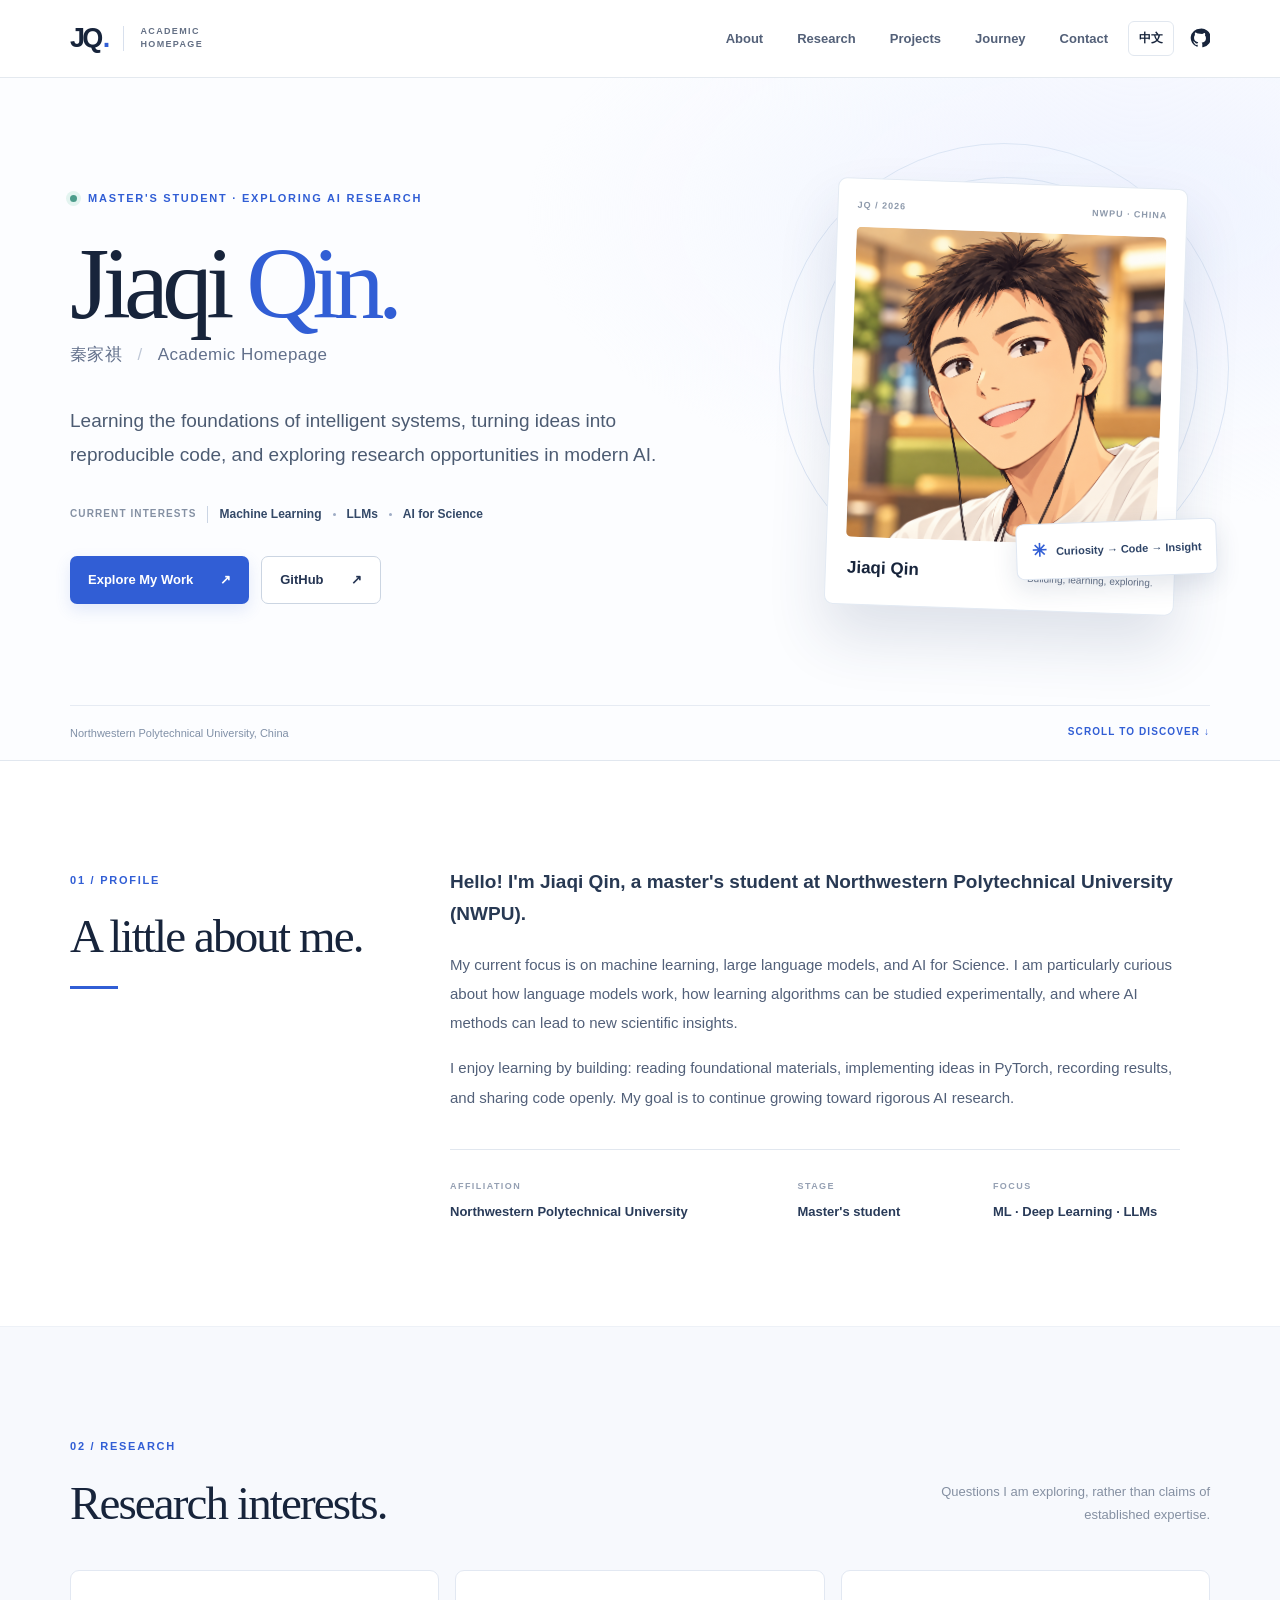
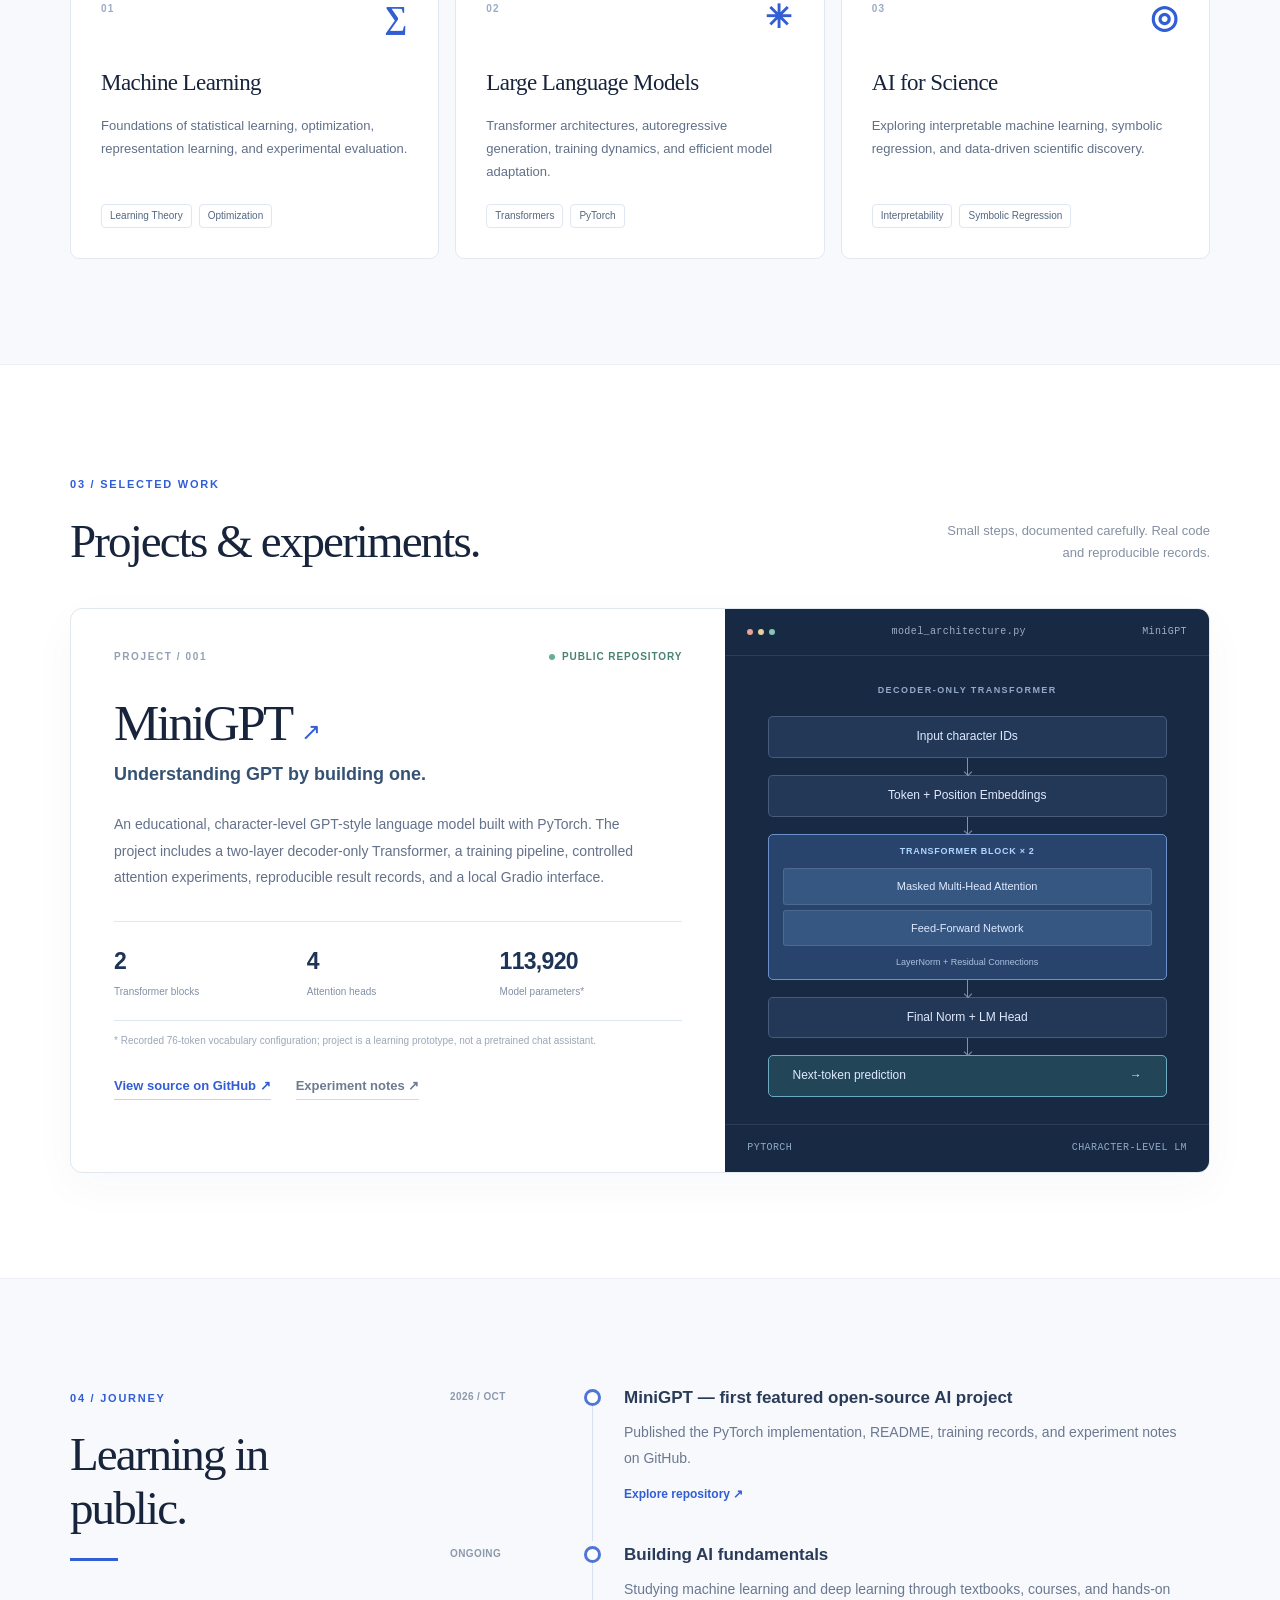
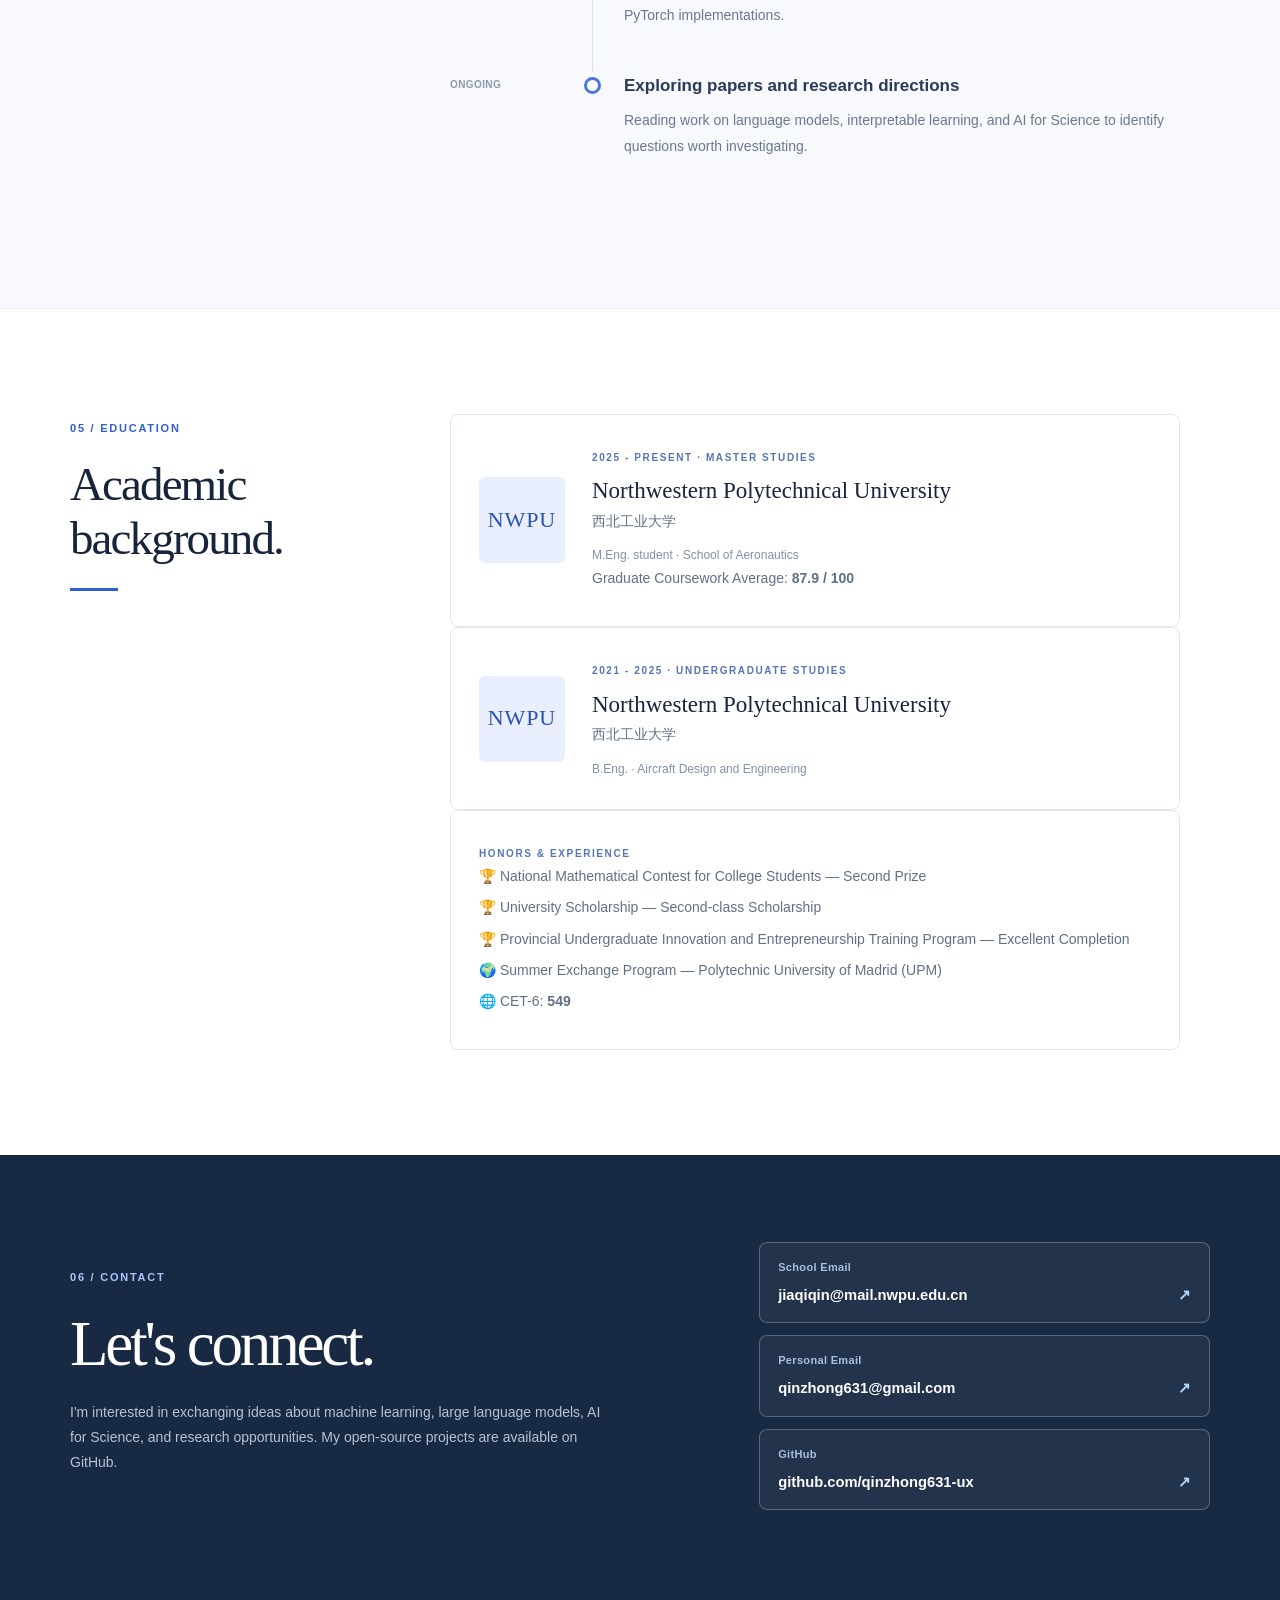
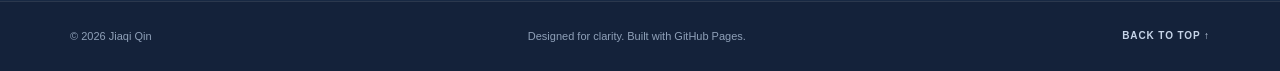
==== commit 4d7bf96b: "Use supplied illustrated profile avatar" ====
--- a/index.html
+++ b/index.html
@@ -56,8 +56,7 @@
           <div class="halo halo-1"></div><div class="halo halo-2"></div>
           <div class="profile-frame">
             <div class="profile-topline"><span>JQ / 2026</span><span>NWPU · CHINA</span></div>
-            <!-- Replace assets/avatar.svg with your own portrait and update the alt text if desired. -->
-            <img class="portrait" src="assets/avatar.svg" alt="Stylized initials JQ; replace with personal portrait" />
+            <img class="portrait" src="assets/avatar.png" alt="Jiaqi Qin's illustrated avatar" width="1254" height="1254" />
             <div class="profile-bottom"><span class="profile-bottom-name">Jiaqi Qin</span><span data-en="Building, learning, exploring." data-zh="学习、实践、探索。">Building, learning, exploring.</span></div>
           </div>
           <div class="floating-note"><span class="floating-note-icon">✳</span><span data-en="Curiosity → Code → Insight" data-zh="好奇 → 代码 → 理解">Curiosity → Code → Insight</span></div>
--- a/styles.css
+++ b/styles.css
@@ -1,7 +1,7 @@
 :root{--ink:#17243b;--muted:#647085;--faint:#94a0b1;--blue:#315ed5;--blue-dark:#1949c2;--line:#e1e7ef;--bg:#fff;--tint:#f7f9fd;--dark:#15233f;--serif:Georgia,'Times New Roman',serif;--sans:Inter,-apple-system,BlinkMacSystemFont,'Segoe UI','Noto Sans',Arial,sans-serif}
 *{box-sizing:border-box}html{scroll-behavior:smooth;scroll-padding-top:90px}body{margin:0;font-family:var(--sans);color:var(--ink);background:var(--bg);-webkit-font-smoothing:antialiased;line-height:1.65}a{text-decoration:none;color:inherit}button{font:inherit}a:focus-visible,button:focus-visible{outline:3px solid #94b5ff;outline-offset:4px}::selection{background:#dce6ff}.container{width:min(1140px,calc(100% - 72px));margin-inline:auto}.skip-link{position:absolute;top:-60px;left:16px;background:#fff;padding:10px 16px;z-index:99}.skip-link:focus{top:12px}
 .site-header{height:78px;border-bottom:1px solid rgba(224,230,237,.87);position:sticky;top:0;background:rgba(255,255,255,.93);z-index:50;backdrop-filter:blur(18px)}.header-inner,.brand,.header-actions,.main-nav{display:flex;align-items:center}.header-inner{height:100%;justify-content:space-between;gap:20px}.brand{gap:16px;flex-shrink:0}.brand-mark{font-size:27px;font-weight:800;letter-spacing:-.1em}.brand-dot{color:var(--blue);margin-left:2px}.brand-divider{display:block;width:1px;height:25px;background:#d8e0ed}.brand-sub{font-size:9px;line-height:1.45;letter-spacing:.15em;color:var(--muted);font-weight:800}.main-nav{gap:34px;margin-left:auto}.main-nav a{font-size:13px;color:#536078;font-weight:650;transition:color .2s}.main-nav a:hover,.main-nav a.active{color:var(--blue)}.header-actions{gap:16px}.language-toggle{border:1px solid var(--line);background:white;color:var(--ink);font-size:12px;font-weight:800;cursor:pointer;border-radius:6px;padding:7px 10px}.language-toggle:hover{border-color:var(--blue)}.header-github svg{width:20px;height:20px;display:block}.header-github:hover{color:var(--blue)}.menu-toggle{display:none;background:transparent;border:0;padding:8px;cursor:pointer;flex-direction:column;gap:4px}.menu-toggle span{display:block;width:22px;height:2px;background:var(--ink)}
-.hero{background:radial-gradient(ellipse at 89% 20%,#eff3ff 0,transparent 38%),#fcfdff;border-bottom:1px solid var(--line)}.hero-grid{padding-top:105px;padding-bottom:95px;display:grid;grid-template-columns:1.28fr .78fr;align-items:center;gap:65px}.hero-label,.section-index,.fact-label,.diagram-caption,.education-label{letter-spacing:.16em;text-transform:uppercase;font-size:11px;font-weight:800}.hero-label{color:var(--blue);display:flex;align-items:center;gap:11px}.status-dot{height:7px;width:7px;background:#4c9c8b;border-radius:50%;box-shadow:0 0 0 4px #e3f4f0;flex-shrink:0}.hero h1{font-family:var(--serif);font-weight:normal;font-size:clamp(60px,7.9vw,108px);line-height:1.02;letter-spacing:-.066em;margin:26px 0 5px}.hero h1 em{font-style:normal;color:var(--blue)}.chinese-name{font-size:17px;color:#62708b;letter-spacing:.025em;font-weight:500;margin-bottom:35px}.name-divider{padding:0 10px;color:#bec7d6}.hero-description{font-size:19px;line-height:1.8;color:#4c5b72;max-width:640px;margin:0 0 32px}.hero-focus{display:flex;gap:11px;align-items:center;flex-wrap:wrap;font-size:12px;color:#6a7892;margin-bottom:32px}.hero-focus>span{font-size:10px;letter-spacing:.11em;font-weight:800;color:#8490a3}.hero-focus strong{font-weight:700;color:#344968}.hero-focus i{height:3px;width:3px;border-radius:50%;background:#9eacc5}.focus-separator{height:17px;width:1px;background:#cbd5e4}.hero-actions{display:flex;gap:12px;flex-wrap:wrap}.button{padding:12px 18px;border-radius:7px;display:inline-flex;align-items:center;justify-content:space-between;gap:27px;font-size:13px;font-weight:750;transition:background .2s,color .2s,transform .2s}.button:hover{transform:translateY(-2px)}.button-primary{background:var(--blue);color:#fff;box-shadow:0 6px 16px #315ed522}.button-primary:hover{background:var(--blue-dark)}.button-outline{color:#253553;border:1px solid #cbd5e2;background:white}.button-outline:hover{border-color:#96aad6;color:var(--blue)}.hero-visual{position:relative;max-width:350px;width:100%;margin:auto}.halo{position:absolute;border-radius:50%;border:1px solid #dce6f5;z-index:0}.halo-1{width:450px;height:450px;left:-52px;top:-40px}.halo-2{width:385px;height:385px;left:-18px;top:-6px}.profile-frame{position:relative;z-index:1;box-shadow:0 32px 58px rgba(42,63,107,.14);background:white;border:1px solid #e3eaf3;border-radius:9px;padding:19px 19px 22px;transform:rotate(2deg)}.profile-topline{display:flex;justify-content:space-between;font-size:9px;font-weight:800;letter-spacing:.11em;color:#8d99ab;padding-bottom:14px}.portrait{width:100%;display:block;aspect-ratio:1/1.08;object-fit:cover;background:#d9e5fa;border-radius:5px}.profile-bottom{padding:17px 2px 0;display:flex;justify-content:space-between;align-items:flex-end;gap:6px;font-size:10px;color:var(--muted)}.profile-bottom-name{color:var(--ink);font-size:17px;font-weight:750}.floating-note{position:absolute;z-index:2;right:-36px;bottom:33px;white-space:nowrap;background:#fff;border-radius:8px;border:1px solid #dfe7f2;box-shadow:0 10px 25px #243f6520;padding:12px 15px;display:flex;align-items:center;gap:9px;font-size:11px;font-weight:800;color:#2e4467;transform:rotate(-2deg)}.floating-note-icon{font-size:18px;color:var(--blue)}.hero-bottom{border-top:1px solid #e6ebf3;padding:18px 0;display:flex;justify-content:space-between;gap:16px;color:#8090a7;font-size:11px}.hero-bottom a{font-size:10px;font-weight:850;letter-spacing:.11em;color:var(--blue)}
+.hero{background:radial-gradient(ellipse at 89% 20%,#eff3ff 0,transparent 38%),#fcfdff;border-bottom:1px solid var(--line)}.hero-grid{padding-top:105px;padding-bottom:95px;display:grid;grid-template-columns:1.28fr .78fr;align-items:center;gap:65px}.hero-label,.section-index,.fact-label,.diagram-caption,.education-label{letter-spacing:.16em;text-transform:uppercase;font-size:11px;font-weight:800}.hero-label{color:var(--blue);display:flex;align-items:center;gap:11px}.status-dot{height:7px;width:7px;background:#4c9c8b;border-radius:50%;box-shadow:0 0 0 4px #e3f4f0;flex-shrink:0}.hero h1{font-family:var(--serif);font-weight:normal;font-size:clamp(60px,7.9vw,108px);line-height:1.02;letter-spacing:-.066em;margin:26px 0 5px}.hero h1 em{font-style:normal;color:var(--blue)}.chinese-name{font-size:17px;color:#62708b;letter-spacing:.025em;font-weight:500;margin-bottom:35px}.name-divider{padding:0 10px;color:#bec7d6}.hero-description{font-size:19px;line-height:1.8;color:#4c5b72;max-width:640px;margin:0 0 32px}.hero-focus{display:flex;gap:11px;align-items:center;flex-wrap:wrap;font-size:12px;color:#6a7892;margin-bottom:32px}.hero-focus>span{font-size:10px;letter-spacing:.11em;font-weight:800;color:#8490a3}.hero-focus strong{font-weight:700;color:#344968}.hero-focus i{height:3px;width:3px;border-radius:50%;background:#9eacc5}.focus-separator{height:17px;width:1px;background:#cbd5e4}.hero-actions{display:flex;gap:12px;flex-wrap:wrap}.button{padding:12px 18px;border-radius:7px;display:inline-flex;align-items:center;justify-content:space-between;gap:27px;font-size:13px;font-weight:750;transition:background .2s,color .2s,transform .2s}.button:hover{transform:translateY(-2px)}.button-primary{background:var(--blue);color:#fff;box-shadow:0 6px 16px #315ed522}.button-primary:hover{background:var(--blue-dark)}.button-outline{color:#253553;border:1px solid #cbd5e2;background:white}.button-outline:hover{border-color:#96aad6;color:var(--blue)}.hero-visual{position:relative;max-width:350px;width:100%;margin:auto}.halo{position:absolute;border-radius:50%;border:1px solid #dce6f5;z-index:0}.halo-1{width:450px;height:450px;left:-52px;top:-40px}.halo-2{width:385px;height:385px;left:-18px;top:-6px}.profile-frame{position:relative;z-index:1;box-shadow:0 32px 58px rgba(42,63,107,.14);background:white;border:1px solid #e3eaf3;border-radius:9px;padding:19px 19px 22px;transform:rotate(2deg)}.profile-topline{display:flex;justify-content:space-between;font-size:9px;font-weight:800;letter-spacing:.11em;color:#8d99ab;padding-bottom:14px}.portrait{width:100%;height:auto;display:block;aspect-ratio:1/1;object-fit:cover;background:#d9e5fa;border-radius:5px}.profile-bottom{padding:17px 2px 0;display:flex;justify-content:space-between;align-items:flex-end;gap:6px;font-size:10px;color:var(--muted)}.profile-bottom-name{color:var(--ink);font-size:17px;font-weight:750}.floating-note{position:absolute;z-index:2;right:-36px;bottom:33px;white-space:nowrap;background:#fff;border-radius:8px;border:1px solid #dfe7f2;box-shadow:0 10px 25px #243f6520;padding:12px 15px;display:flex;align-items:center;gap:9px;font-size:11px;font-weight:800;color:#2e4467;transform:rotate(-2deg)}.floating-note-icon{font-size:18px;color:var(--blue)}.hero-bottom{border-top:1px solid #e6ebf3;padding:18px 0;display:flex;justify-content:space-between;gap:16px;color:#8090a7;font-size:11px}.hero-bottom a{font-size:10px;font-weight:850;letter-spacing:.11em;color:var(--blue)}
 .section{padding:105px 0;scroll-margin-top:70px}.section-grid{display:grid;grid-template-columns:300px minmax(0,1fr);gap:80px}.section-head h2,.section-title-row h2{font-family:var(--serif);font-weight:normal;font-size:clamp(34px,4vw,47px);line-height:1.15;letter-spacing:-.04em;margin:17px 0 23px}.section-index{color:var(--blue)}.section-rule{width:48px;height:3px;background:var(--blue)}.section-content{max-width:730px}.about-copy p{color:#526079;font-size:15px;line-height:1.95;margin:0 0 16px}.about-copy p.lead{font-size:19px;color:#283953;line-height:1.7;font-weight:600;margin-bottom:19px}.about-facts{margin-top:37px;padding-top:29px;border-top:1px solid var(--line);display:grid;grid-template-columns:1.4fr .75fr .8fr;gap:20px}.about-facts>div{display:flex;flex-direction:column;gap:8px}.fact-label{font-size:9px;color:#95a0b3}.about-facts strong{font-size:13px;font-weight:650;color:#293b59;line-height:1.5}.section-tint{background:var(--tint);border-top:1px solid #edf1f7;border-bottom:1px solid #edf1f7}.section-title-row{display:flex;justify-content:space-between;align-items:end;gap:30px;margin-bottom:40px}.section-title-row h2{margin-bottom:0}.section-title-row>p{font-size:13px;line-height:1.7;color:#8590a2;max-width:280px;text-align:right;margin:0 0 4px}.interests-grid{display:grid;grid-template-columns:repeat(3,minmax(0,1fr));gap:16px}.interest-card{background:#fff;border:1px solid #e2e8f2;border-radius:9px;padding:30px;min-height:280px;display:flex;flex-direction:column;transition:transform .2s,box-shadow .2s,border-color .2s}.interest-card:hover{transform:translateY(-4px);box-shadow:0 14px 34px #244a8110;border-color:#ccdaf2}.interest-top{display:flex;justify-content:space-between;color:#9aacc5;font-size:10px;letter-spacing:.12em;font-weight:800}.interest-symbol{font-family:var(--serif);font-size:32px;color:var(--blue);line-height:1}.interest-card h3{margin:31px 0 12px;font-family:var(--serif);font-size:23px;letter-spacing:-.025em;font-weight:normal}.interest-card p{font-size:13px;color:#617089;line-height:1.8;margin:0 0 20px}.card-tags{display:flex;gap:7px;flex-wrap:wrap;margin-top:auto}.card-tags span{font-size:10px;color:#536781;border:1px solid #dfe7f2;padding:3px 8px;border-radius:4px}
 .featured-project{border:1px solid var(--line);box-shadow:0 14px 45px #14376d09;border-radius:12px;overflow:hidden;display:grid;grid-template-columns:1.15fr .85fr;background:#fff}.project-main{padding:40px 43px}.project-meta{display:flex;align-items:center;justify-content:space-between;flex-wrap:wrap;gap:10px}.project-number{font-size:10px;letter-spacing:.16em;font-weight:800;color:#93a0b5}.project-status{display:inline-flex;gap:7px;align-items:center;font-size:10px;letter-spacing:.09em;color:#498274;font-weight:800}.project-status i{display:block;background:#65ae9a;border-radius:50%;height:6px;width:6px}.featured-project h3{font-size:51px;font-family:var(--serif);font-weight:normal;letter-spacing:-.05em;margin:28px 0 0;line-height:1.18}.project-arrow{font-family:var(--sans);font-size:24px;color:var(--blue)}.project-subtitle{font-size:18px;color:#365273;margin:7px 0 21px;font-weight:600}.project-description{font-size:14px;line-height:1.9;color:#64718a;max-width:550px}.project-numbers{display:grid;grid-template-columns:repeat(3,1fr);border-top:1px solid var(--line);border-bottom:1px solid var(--line);margin-top:30px;padding:21px 0;gap:10px}.project-numbers>div{display:flex;flex-direction:column;gap:4px}.project-numbers strong{font-size:23px;letter-spacing:-.03em;color:#1e3457}.project-numbers span{font-size:10px;color:#8290a5;line-height:1.4}.project-caveat{font-size:10px;color:#9ca7b6;line-height:1.6;margin:12px 0 26px}.project-actions{display:flex;gap:25px;flex-wrap:wrap}.text-link{font-size:13px;font-weight:800;color:var(--blue);border-bottom:1px solid #c0d1f7;padding-bottom:3px}.text-link:hover{color:var(--blue-dark);border-color:var(--blue-dark)}.text-link.subdued{color:#6e7b90;border-color:#d1d9e5}.project-diagram{background:#182943;color:#dfe9ff;display:flex;flex-direction:column}.diagram-header,.diagram-bottom{display:flex;justify-content:space-between;align-items:center;padding:15px 22px;font-family:monospace;font-size:10px;letter-spacing:.04em;color:#9dadc4;border-bottom:1px solid #ffffff19}.window-dots{display:flex;gap:5px}.window-dots i{width:6px;height:6px;background:#8e9bb2;border-radius:50%}.window-dots i:first-child{background:#e9a497}.window-dots i:nth-child(2){background:#e5d19f}.window-dots i:nth-child(3){background:#86c4b6}.diagram-body{flex:1;display:flex;flex-direction:column;align-items:center;justify-content:center;padding:27px 20px}.diagram-caption{color:#94a9c9;font-size:9px;margin-bottom:18px;text-align:center}.diagram-node,.diagram-block{width:90%;border:1px solid #7184a17a;text-align:center;font-size:12px;border-radius:5px;padding:10px;background:#233856}.diagram-connector{width:1px;height:17px;background:#8193ad;position:relative}.diagram-connector:after{position:absolute;content:'';height:5px;width:5px;transform:rotate(45deg);border-bottom:1px solid #8193ad;border-right:1px solid #8193ad;bottom:0;left:-2px}.diagram-block{padding:9px;border-color:#6c8fcb;background:#28446d}.diagram-block>span{display:block;color:#afd4ff;font-size:9px;font-weight:800;letter-spacing:.08em;margin:0 0 10px}.diagram-block>div{background:#365781;border:1px solid #ffffff1c;padding:8px;border-radius:3px;margin:5px;font-size:11px}.diagram-block small{display:block;font-size:9px;color:#aac0de;margin-top:9px}.output-node{border-color:#6dabc2;background:#224658;display:flex;justify-content:space-between;align-items:center;padding-inline:24px}.diagram-bottom{border-top:1px solid #ffffff19;border-bottom:0;color:#8eabc4}
 .timeline{position:relative}.timeline-item{display:grid;grid-template-columns:110px 20px 1fr;gap:22px;position:relative}.timeline-period{font-size:10px;color:#8c99ad;font-weight:750;letter-spacing:.04em;padding-top:5px}.timeline-point{position:relative;display:flex;justify-content:center}.timeline-point:before{position:absolute;content:'';height:11px;width:11px;background:#fff;border:3px solid #4f76d6;border-radius:50%;z-index:1;top:5px}.timeline-point:after{position:absolute;content:'';width:1px;background:#d7e0ee;top:17px;bottom:0}.timeline-item:last-child .timeline-point:after{display:none}.timeline-copy{padding-bottom:35px}.timeline-copy h3{font-size:17px;font-weight:700;margin:0 0 8px;color:#2a3b58}.timeline-copy p{font-size:14px;line-height:1.85;color:#6b7890;margin:0 0 8px}.timeline-copy a{font-size:12px;color:var(--blue);font-weight:750}.education-card{display:flex;gap:27px;align-items:center;border:1px solid var(--line);padding:28px;border-radius:8px}.edu-monogram{width:86px;height:86px;background:#e9efff;color:#2b51b1;border-radius:6px;display:flex;align-items:center;justify-content:center;letter-spacing:.04em;font-family:var(--serif);font-size:22px;flex-shrink:0}.education-label{color:#5476b4;font-size:10px}.education-card h3{font-family:var(--serif);font-size:23px;line-height:1.25;font-weight:normal;margin:8px 0 4px}.education-card p{color:#617087;font-size:14px;margin:0 0 8px}.education-detail{color:#8191a6;font-size:12px}.education-note{margin-top:19px;font-size:12px;line-height:1.8;color:#8190a3}
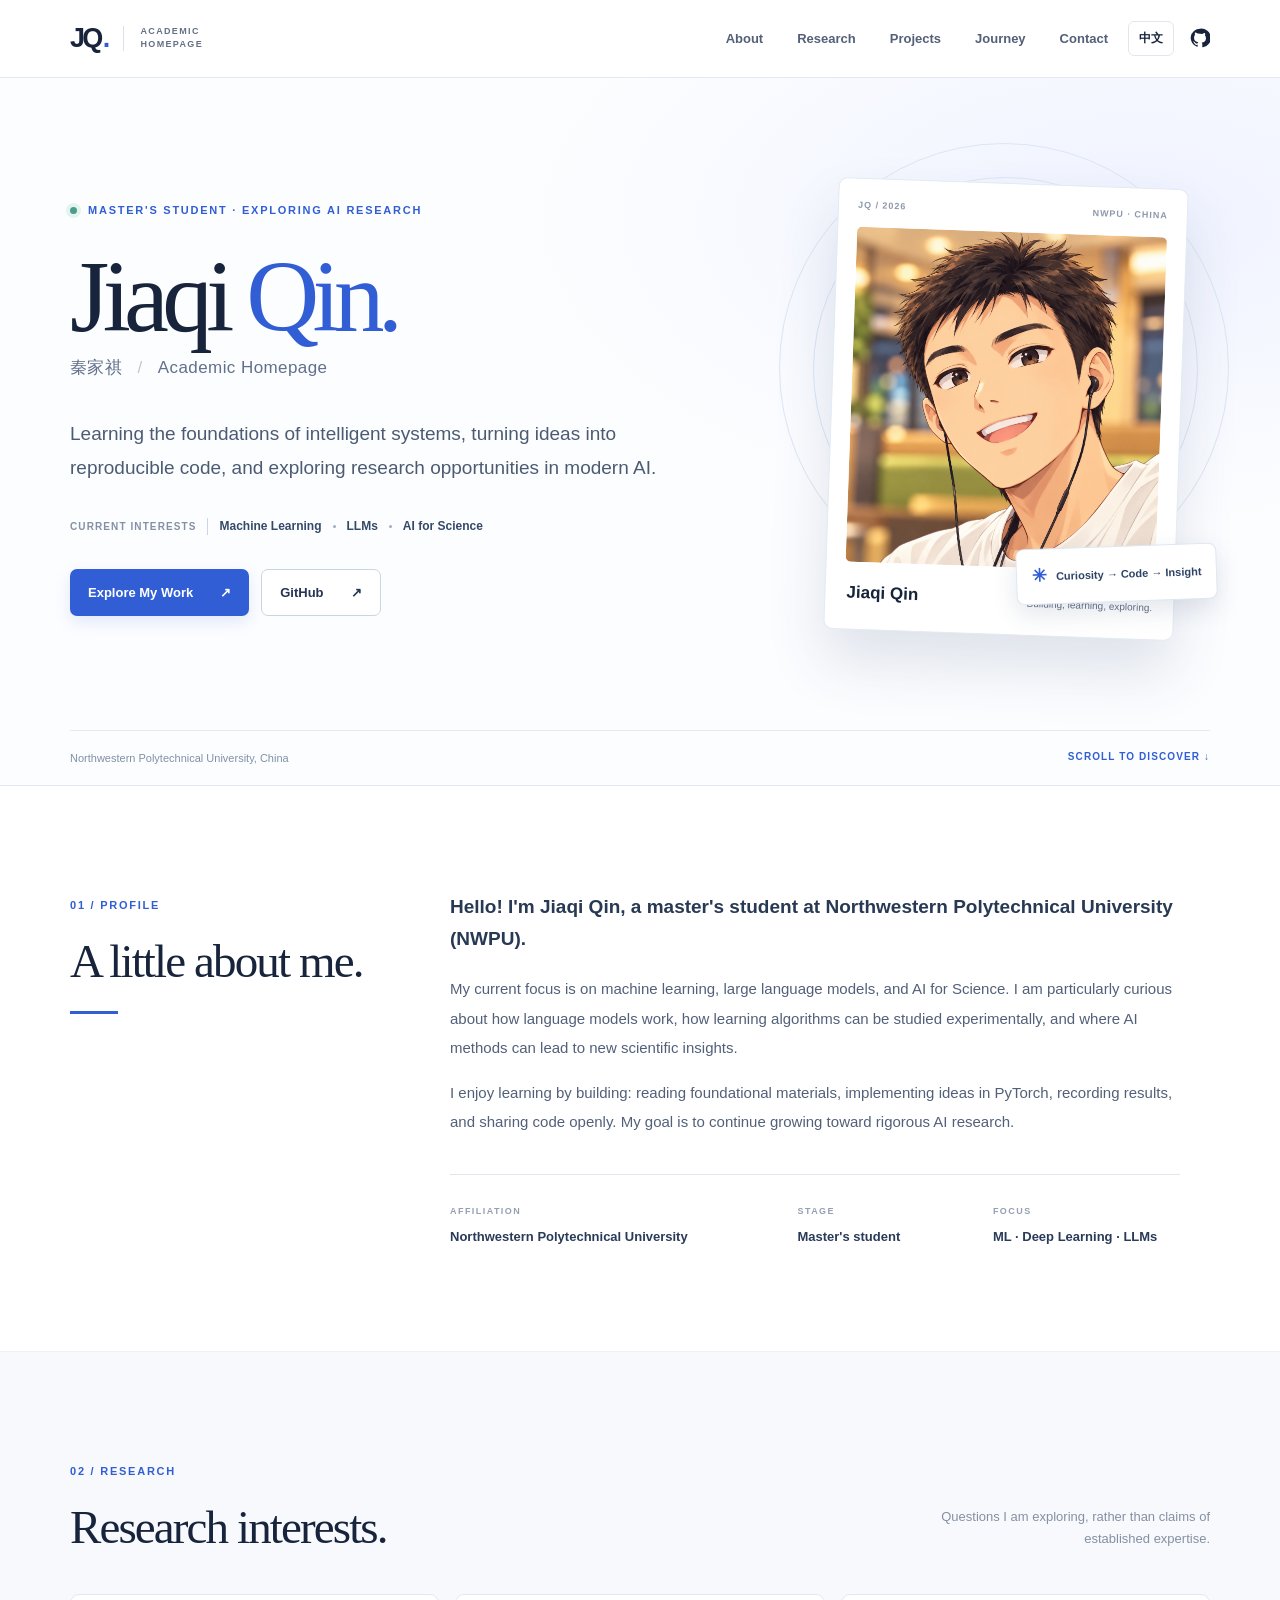
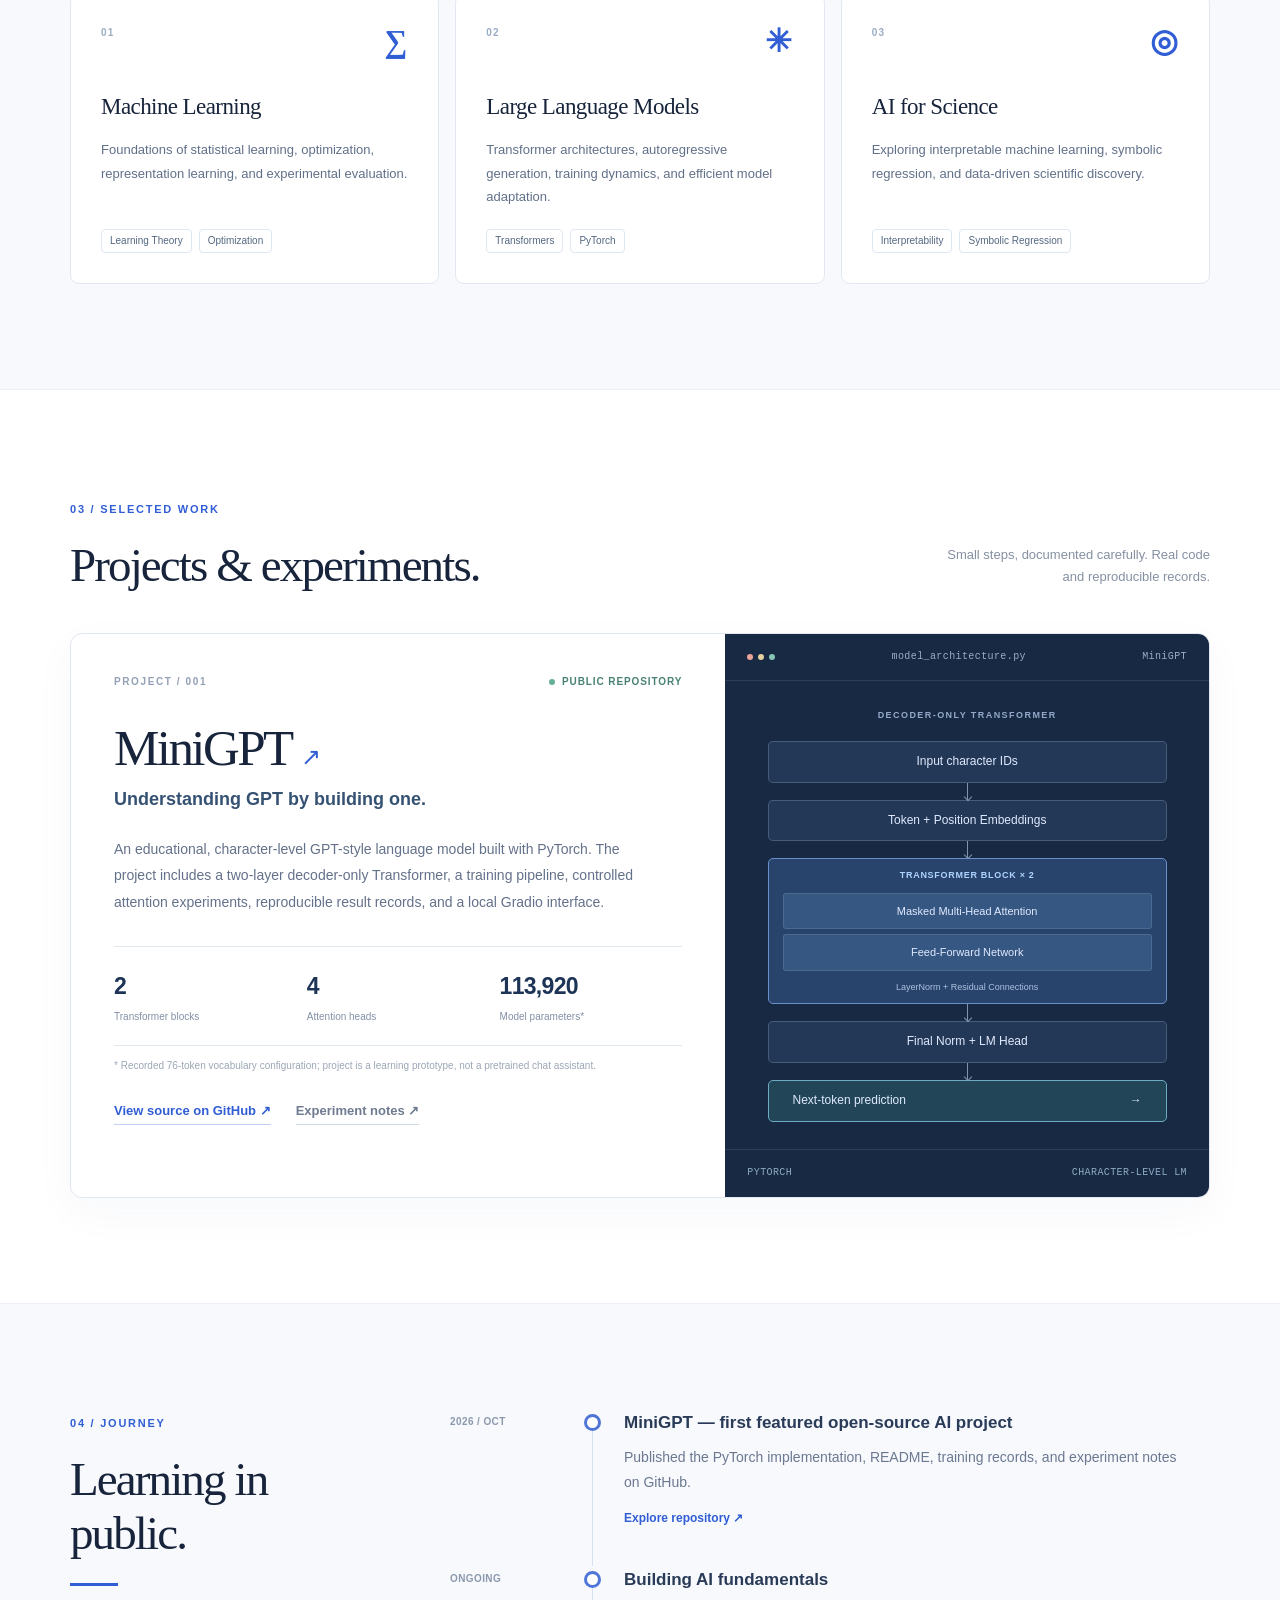
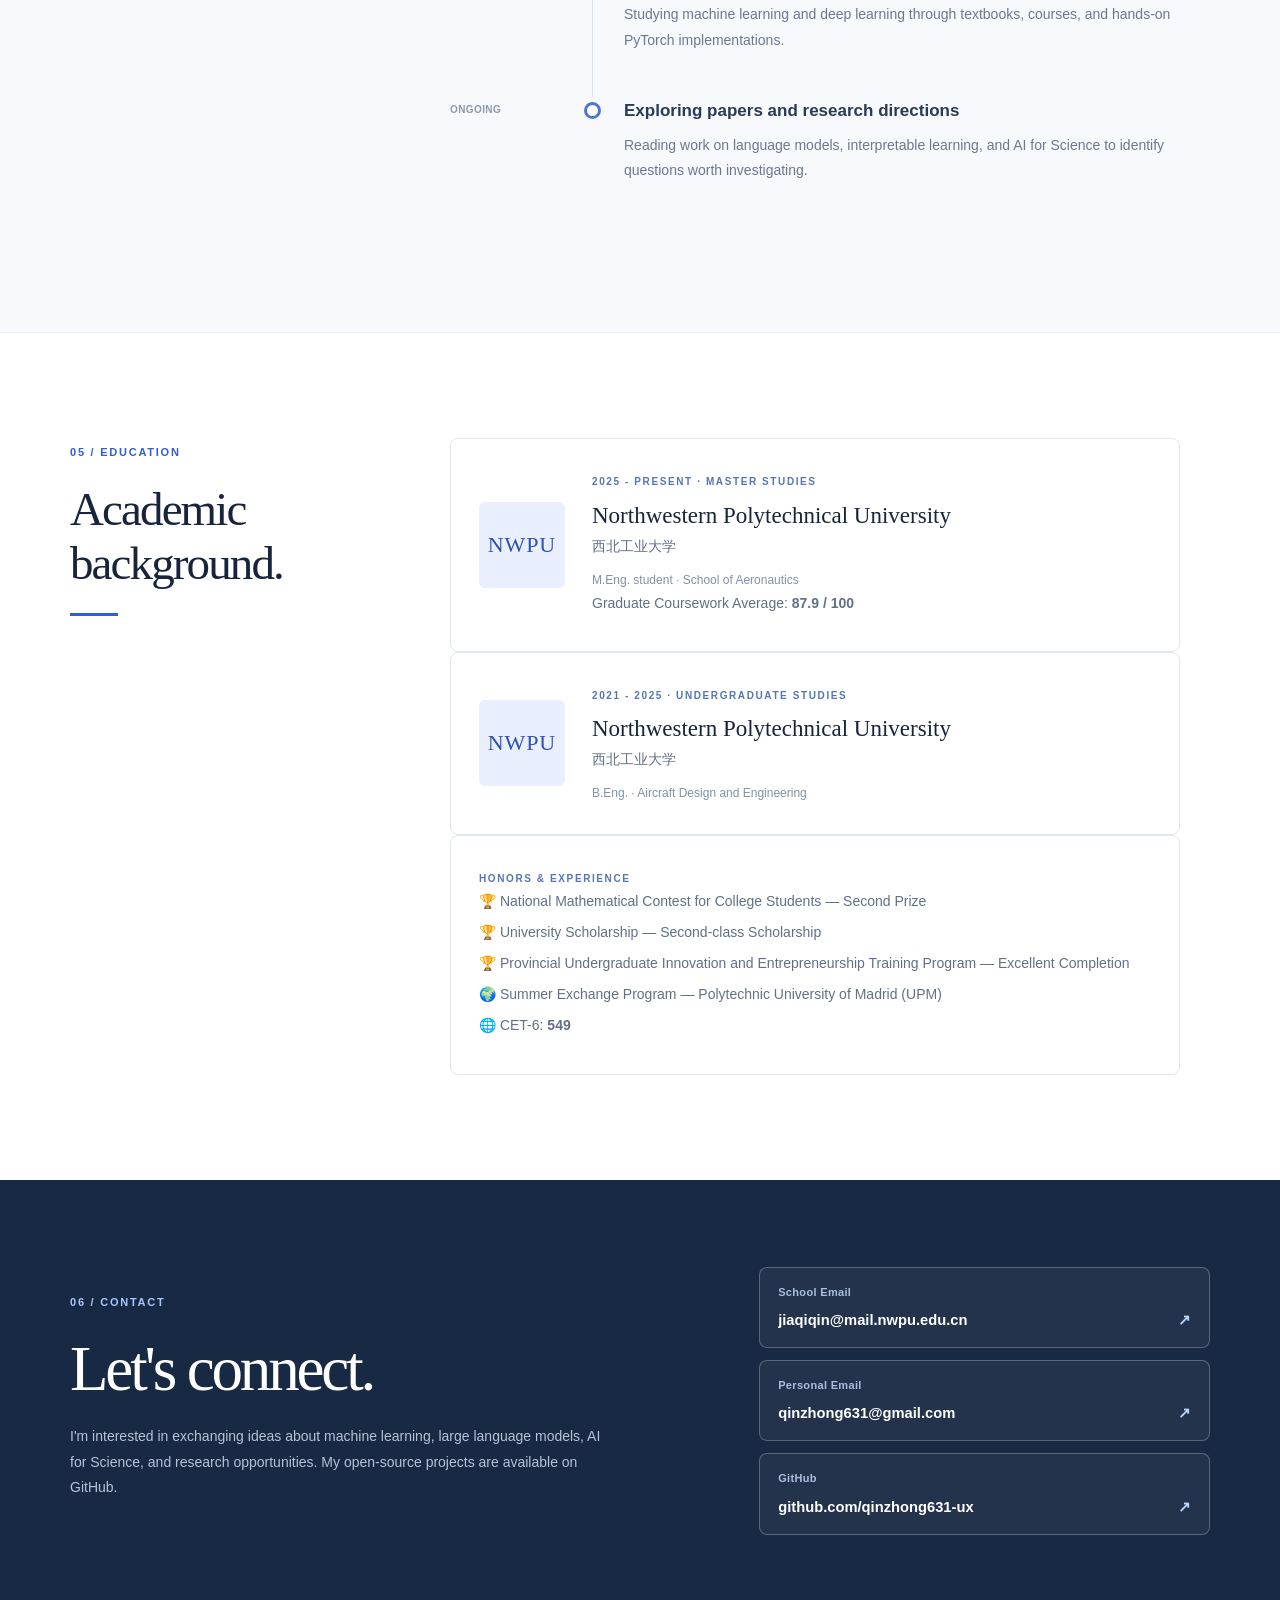
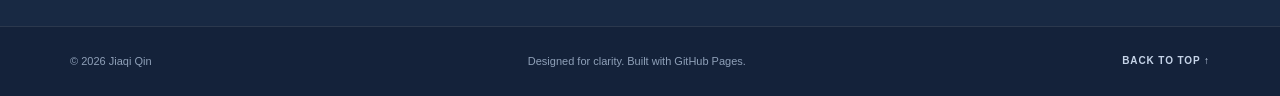
==== commit fa6cdf1f: "Restore original portrait dimensions and refresh cached styles" ====
--- a/index.html
+++ b/index.html
@@ -9,7 +9,7 @@
   <meta property="og:description" content="Machine Learning · Language Models · AI for Science | Selected projects and research exploration." />
   <meta property="og:type" content="website" />
   <link rel="icon" href="assets/favicon.svg" type="image/svg+xml" />
-  <link rel="stylesheet" href="styles.css" />
+  <link rel="stylesheet" href="styles.css?v=20261013-avatar-size" />
   <title>Jiaqi Qin | Academic Homepage</title>
 </head>
 <body>
@@ -56,7 +56,7 @@
           <div class="halo halo-1"></div><div class="halo halo-2"></div>
           <div class="profile-frame">
             <div class="profile-topline"><span>JQ / 2026</span><span>NWPU · CHINA</span></div>
-            <img class="portrait" src="assets/avatar.png" alt="Jiaqi Qin's illustrated avatar" width="1254" height="1254" />
+            <img class="portrait" src="assets/avatar.png" alt="Jiaqi Qin's illustrated avatar" />
             <div class="profile-bottom"><span class="profile-bottom-name">Jiaqi Qin</span><span data-en="Building, learning, exploring." data-zh="学习、实践、探索。">Building, learning, exploring.</span></div>
           </div>
           <div class="floating-note"><span class="floating-note-icon">✳</span><span data-en="Curiosity → Code → Insight" data-zh="好奇 → 代码 → 理解">Curiosity → Code → Insight</span></div>
--- a/styles.css
+++ b/styles.css
@@ -1,7 +1,7 @@
 :root{--ink:#17243b;--muted:#647085;--faint:#94a0b1;--blue:#315ed5;--blue-dark:#1949c2;--line:#e1e7ef;--bg:#fff;--tint:#f7f9fd;--dark:#15233f;--serif:Georgia,'Times New Roman',serif;--sans:Inter,-apple-system,BlinkMacSystemFont,'Segoe UI','Noto Sans',Arial,sans-serif}
 *{box-sizing:border-box}html{scroll-behavior:smooth;scroll-padding-top:90px}body{margin:0;font-family:var(--sans);color:var(--ink);background:var(--bg);-webkit-font-smoothing:antialiased;line-height:1.65}a{text-decoration:none;color:inherit}button{font:inherit}a:focus-visible,button:focus-visible{outline:3px solid #94b5ff;outline-offset:4px}::selection{background:#dce6ff}.container{width:min(1140px,calc(100% - 72px));margin-inline:auto}.skip-link{position:absolute;top:-60px;left:16px;background:#fff;padding:10px 16px;z-index:99}.skip-link:focus{top:12px}
 .site-header{height:78px;border-bottom:1px solid rgba(224,230,237,.87);position:sticky;top:0;background:rgba(255,255,255,.93);z-index:50;backdrop-filter:blur(18px)}.header-inner,.brand,.header-actions,.main-nav{display:flex;align-items:center}.header-inner{height:100%;justify-content:space-between;gap:20px}.brand{gap:16px;flex-shrink:0}.brand-mark{font-size:27px;font-weight:800;letter-spacing:-.1em}.brand-dot{color:var(--blue);margin-left:2px}.brand-divider{display:block;width:1px;height:25px;background:#d8e0ed}.brand-sub{font-size:9px;line-height:1.45;letter-spacing:.15em;color:var(--muted);font-weight:800}.main-nav{gap:34px;margin-left:auto}.main-nav a{font-size:13px;color:#536078;font-weight:650;transition:color .2s}.main-nav a:hover,.main-nav a.active{color:var(--blue)}.header-actions{gap:16px}.language-toggle{border:1px solid var(--line);background:white;color:var(--ink);font-size:12px;font-weight:800;cursor:pointer;border-radius:6px;padding:7px 10px}.language-toggle:hover{border-color:var(--blue)}.header-github svg{width:20px;height:20px;display:block}.header-github:hover{color:var(--blue)}.menu-toggle{display:none;background:transparent;border:0;padding:8px;cursor:pointer;flex-direction:column;gap:4px}.menu-toggle span{display:block;width:22px;height:2px;background:var(--ink)}
-.hero{background:radial-gradient(ellipse at 89% 20%,#eff3ff 0,transparent 38%),#fcfdff;border-bottom:1px solid var(--line)}.hero-grid{padding-top:105px;padding-bottom:95px;display:grid;grid-template-columns:1.28fr .78fr;align-items:center;gap:65px}.hero-label,.section-index,.fact-label,.diagram-caption,.education-label{letter-spacing:.16em;text-transform:uppercase;font-size:11px;font-weight:800}.hero-label{color:var(--blue);display:flex;align-items:center;gap:11px}.status-dot{height:7px;width:7px;background:#4c9c8b;border-radius:50%;box-shadow:0 0 0 4px #e3f4f0;flex-shrink:0}.hero h1{font-family:var(--serif);font-weight:normal;font-size:clamp(60px,7.9vw,108px);line-height:1.02;letter-spacing:-.066em;margin:26px 0 5px}.hero h1 em{font-style:normal;color:var(--blue)}.chinese-name{font-size:17px;color:#62708b;letter-spacing:.025em;font-weight:500;margin-bottom:35px}.name-divider{padding:0 10px;color:#bec7d6}.hero-description{font-size:19px;line-height:1.8;color:#4c5b72;max-width:640px;margin:0 0 32px}.hero-focus{display:flex;gap:11px;align-items:center;flex-wrap:wrap;font-size:12px;color:#6a7892;margin-bottom:32px}.hero-focus>span{font-size:10px;letter-spacing:.11em;font-weight:800;color:#8490a3}.hero-focus strong{font-weight:700;color:#344968}.hero-focus i{height:3px;width:3px;border-radius:50%;background:#9eacc5}.focus-separator{height:17px;width:1px;background:#cbd5e4}.hero-actions{display:flex;gap:12px;flex-wrap:wrap}.button{padding:12px 18px;border-radius:7px;display:inline-flex;align-items:center;justify-content:space-between;gap:27px;font-size:13px;font-weight:750;transition:background .2s,color .2s,transform .2s}.button:hover{transform:translateY(-2px)}.button-primary{background:var(--blue);color:#fff;box-shadow:0 6px 16px #315ed522}.button-primary:hover{background:var(--blue-dark)}.button-outline{color:#253553;border:1px solid #cbd5e2;background:white}.button-outline:hover{border-color:#96aad6;color:var(--blue)}.hero-visual{position:relative;max-width:350px;width:100%;margin:auto}.halo{position:absolute;border-radius:50%;border:1px solid #dce6f5;z-index:0}.halo-1{width:450px;height:450px;left:-52px;top:-40px}.halo-2{width:385px;height:385px;left:-18px;top:-6px}.profile-frame{position:relative;z-index:1;box-shadow:0 32px 58px rgba(42,63,107,.14);background:white;border:1px solid #e3eaf3;border-radius:9px;padding:19px 19px 22px;transform:rotate(2deg)}.profile-topline{display:flex;justify-content:space-between;font-size:9px;font-weight:800;letter-spacing:.11em;color:#8d99ab;padding-bottom:14px}.portrait{width:100%;height:auto;display:block;aspect-ratio:1/1;object-fit:cover;background:#d9e5fa;border-radius:5px}.profile-bottom{padding:17px 2px 0;display:flex;justify-content:space-between;align-items:flex-end;gap:6px;font-size:10px;color:var(--muted)}.profile-bottom-name{color:var(--ink);font-size:17px;font-weight:750}.floating-note{position:absolute;z-index:2;right:-36px;bottom:33px;white-space:nowrap;background:#fff;border-radius:8px;border:1px solid #dfe7f2;box-shadow:0 10px 25px #243f6520;padding:12px 15px;display:flex;align-items:center;gap:9px;font-size:11px;font-weight:800;color:#2e4467;transform:rotate(-2deg)}.floating-note-icon{font-size:18px;color:var(--blue)}.hero-bottom{border-top:1px solid #e6ebf3;padding:18px 0;display:flex;justify-content:space-between;gap:16px;color:#8090a7;font-size:11px}.hero-bottom a{font-size:10px;font-weight:850;letter-spacing:.11em;color:var(--blue)}
+.hero{background:radial-gradient(ellipse at 89% 20%,#eff3ff 0,transparent 38%),#fcfdff;border-bottom:1px solid var(--line)}.hero-grid{padding-top:105px;padding-bottom:95px;display:grid;grid-template-columns:1.28fr .78fr;align-items:center;gap:65px}.hero-label,.section-index,.fact-label,.diagram-caption,.education-label{letter-spacing:.16em;text-transform:uppercase;font-size:11px;font-weight:800}.hero-label{color:var(--blue);display:flex;align-items:center;gap:11px}.status-dot{height:7px;width:7px;background:#4c9c8b;border-radius:50%;box-shadow:0 0 0 4px #e3f4f0;flex-shrink:0}.hero h1{font-family:var(--serif);font-weight:normal;font-size:clamp(60px,7.9vw,108px);line-height:1.02;letter-spacing:-.066em;margin:26px 0 5px}.hero h1 em{font-style:normal;color:var(--blue)}.chinese-name{font-size:17px;color:#62708b;letter-spacing:.025em;font-weight:500;margin-bottom:35px}.name-divider{padding:0 10px;color:#bec7d6}.hero-description{font-size:19px;line-height:1.8;color:#4c5b72;max-width:640px;margin:0 0 32px}.hero-focus{display:flex;gap:11px;align-items:center;flex-wrap:wrap;font-size:12px;color:#6a7892;margin-bottom:32px}.hero-focus>span{font-size:10px;letter-spacing:.11em;font-weight:800;color:#8490a3}.hero-focus strong{font-weight:700;color:#344968}.hero-focus i{height:3px;width:3px;border-radius:50%;background:#9eacc5}.focus-separator{height:17px;width:1px;background:#cbd5e4}.hero-actions{display:flex;gap:12px;flex-wrap:wrap}.button{padding:12px 18px;border-radius:7px;display:inline-flex;align-items:center;justify-content:space-between;gap:27px;font-size:13px;font-weight:750;transition:background .2s,color .2s,transform .2s}.button:hover{transform:translateY(-2px)}.button-primary{background:var(--blue);color:#fff;box-shadow:0 6px 16px #315ed522}.button-primary:hover{background:var(--blue-dark)}.button-outline{color:#253553;border:1px solid #cbd5e2;background:white}.button-outline:hover{border-color:#96aad6;color:var(--blue)}.hero-visual{position:relative;max-width:350px;width:100%;margin:auto}.halo{position:absolute;border-radius:50%;border:1px solid #dce6f5;z-index:0}.halo-1{width:450px;height:450px;left:-52px;top:-40px}.halo-2{width:385px;height:385px;left:-18px;top:-6px}.profile-frame{position:relative;z-index:1;box-shadow:0 32px 58px rgba(42,63,107,.14);background:white;border:1px solid #e3eaf3;border-radius:9px;padding:19px 19px 22px;transform:rotate(2deg)}.profile-topline{display:flex;justify-content:space-between;font-size:9px;font-weight:800;letter-spacing:.11em;color:#8d99ab;padding-bottom:14px}.portrait{width:100%;display:block;aspect-ratio:1/1.08;object-fit:cover;background:#d9e5fa;border-radius:5px}.profile-bottom{padding:17px 2px 0;display:flex;justify-content:space-between;align-items:flex-end;gap:6px;font-size:10px;color:var(--muted)}.profile-bottom-name{color:var(--ink);font-size:17px;font-weight:750}.floating-note{position:absolute;z-index:2;right:-36px;bottom:33px;white-space:nowrap;background:#fff;border-radius:8px;border:1px solid #dfe7f2;box-shadow:0 10px 25px #243f6520;padding:12px 15px;display:flex;align-items:center;gap:9px;font-size:11px;font-weight:800;color:#2e4467;transform:rotate(-2deg)}.floating-note-icon{font-size:18px;color:var(--blue)}.hero-bottom{border-top:1px solid #e6ebf3;padding:18px 0;display:flex;justify-content:space-between;gap:16px;color:#8090a7;font-size:11px}.hero-bottom a{font-size:10px;font-weight:850;letter-spacing:.11em;color:var(--blue)}
 .section{padding:105px 0;scroll-margin-top:70px}.section-grid{display:grid;grid-template-columns:300px minmax(0,1fr);gap:80px}.section-head h2,.section-title-row h2{font-family:var(--serif);font-weight:normal;font-size:clamp(34px,4vw,47px);line-height:1.15;letter-spacing:-.04em;margin:17px 0 23px}.section-index{color:var(--blue)}.section-rule{width:48px;height:3px;background:var(--blue)}.section-content{max-width:730px}.about-copy p{color:#526079;font-size:15px;line-height:1.95;margin:0 0 16px}.about-copy p.lead{font-size:19px;color:#283953;line-height:1.7;font-weight:600;margin-bottom:19px}.about-facts{margin-top:37px;padding-top:29px;border-top:1px solid var(--line);display:grid;grid-template-columns:1.4fr .75fr .8fr;gap:20px}.about-facts>div{display:flex;flex-direction:column;gap:8px}.fact-label{font-size:9px;color:#95a0b3}.about-facts strong{font-size:13px;font-weight:650;color:#293b59;line-height:1.5}.section-tint{background:var(--tint);border-top:1px solid #edf1f7;border-bottom:1px solid #edf1f7}.section-title-row{display:flex;justify-content:space-between;align-items:end;gap:30px;margin-bottom:40px}.section-title-row h2{margin-bottom:0}.section-title-row>p{font-size:13px;line-height:1.7;color:#8590a2;max-width:280px;text-align:right;margin:0 0 4px}.interests-grid{display:grid;grid-template-columns:repeat(3,minmax(0,1fr));gap:16px}.interest-card{background:#fff;border:1px solid #e2e8f2;border-radius:9px;padding:30px;min-height:280px;display:flex;flex-direction:column;transition:transform .2s,box-shadow .2s,border-color .2s}.interest-card:hover{transform:translateY(-4px);box-shadow:0 14px 34px #244a8110;border-color:#ccdaf2}.interest-top{display:flex;justify-content:space-between;color:#9aacc5;font-size:10px;letter-spacing:.12em;font-weight:800}.interest-symbol{font-family:var(--serif);font-size:32px;color:var(--blue);line-height:1}.interest-card h3{margin:31px 0 12px;font-family:var(--serif);font-size:23px;letter-spacing:-.025em;font-weight:normal}.interest-card p{font-size:13px;color:#617089;line-height:1.8;margin:0 0 20px}.card-tags{display:flex;gap:7px;flex-wrap:wrap;margin-top:auto}.card-tags span{font-size:10px;color:#536781;border:1px solid #dfe7f2;padding:3px 8px;border-radius:4px}
 .featured-project{border:1px solid var(--line);box-shadow:0 14px 45px #14376d09;border-radius:12px;overflow:hidden;display:grid;grid-template-columns:1.15fr .85fr;background:#fff}.project-main{padding:40px 43px}.project-meta{display:flex;align-items:center;justify-content:space-between;flex-wrap:wrap;gap:10px}.project-number{font-size:10px;letter-spacing:.16em;font-weight:800;color:#93a0b5}.project-status{display:inline-flex;gap:7px;align-items:center;font-size:10px;letter-spacing:.09em;color:#498274;font-weight:800}.project-status i{display:block;background:#65ae9a;border-radius:50%;height:6px;width:6px}.featured-project h3{font-size:51px;font-family:var(--serif);font-weight:normal;letter-spacing:-.05em;margin:28px 0 0;line-height:1.18}.project-arrow{font-family:var(--sans);font-size:24px;color:var(--blue)}.project-subtitle{font-size:18px;color:#365273;margin:7px 0 21px;font-weight:600}.project-description{font-size:14px;line-height:1.9;color:#64718a;max-width:550px}.project-numbers{display:grid;grid-template-columns:repeat(3,1fr);border-top:1px solid var(--line);border-bottom:1px solid var(--line);margin-top:30px;padding:21px 0;gap:10px}.project-numbers>div{display:flex;flex-direction:column;gap:4px}.project-numbers strong{font-size:23px;letter-spacing:-.03em;color:#1e3457}.project-numbers span{font-size:10px;color:#8290a5;line-height:1.4}.project-caveat{font-size:10px;color:#9ca7b6;line-height:1.6;margin:12px 0 26px}.project-actions{display:flex;gap:25px;flex-wrap:wrap}.text-link{font-size:13px;font-weight:800;color:var(--blue);border-bottom:1px solid #c0d1f7;padding-bottom:3px}.text-link:hover{color:var(--blue-dark);border-color:var(--blue-dark)}.text-link.subdued{color:#6e7b90;border-color:#d1d9e5}.project-diagram{background:#182943;color:#dfe9ff;display:flex;flex-direction:column}.diagram-header,.diagram-bottom{display:flex;justify-content:space-between;align-items:center;padding:15px 22px;font-family:monospace;font-size:10px;letter-spacing:.04em;color:#9dadc4;border-bottom:1px solid #ffffff19}.window-dots{display:flex;gap:5px}.window-dots i{width:6px;height:6px;background:#8e9bb2;border-radius:50%}.window-dots i:first-child{background:#e9a497}.window-dots i:nth-child(2){background:#e5d19f}.window-dots i:nth-child(3){background:#86c4b6}.diagram-body{flex:1;display:flex;flex-direction:column;align-items:center;justify-content:center;padding:27px 20px}.diagram-caption{color:#94a9c9;font-size:9px;margin-bottom:18px;text-align:center}.diagram-node,.diagram-block{width:90%;border:1px solid #7184a17a;text-align:center;font-size:12px;border-radius:5px;padding:10px;background:#233856}.diagram-connector{width:1px;height:17px;background:#8193ad;position:relative}.diagram-connector:after{position:absolute;content:'';height:5px;width:5px;transform:rotate(45deg);border-bottom:1px solid #8193ad;border-right:1px solid #8193ad;bottom:0;left:-2px}.diagram-block{padding:9px;border-color:#6c8fcb;background:#28446d}.diagram-block>span{display:block;color:#afd4ff;font-size:9px;font-weight:800;letter-spacing:.08em;margin:0 0 10px}.diagram-block>div{background:#365781;border:1px solid #ffffff1c;padding:8px;border-radius:3px;margin:5px;font-size:11px}.diagram-block small{display:block;font-size:9px;color:#aac0de;margin-top:9px}.output-node{border-color:#6dabc2;background:#224658;display:flex;justify-content:space-between;align-items:center;padding-inline:24px}.diagram-bottom{border-top:1px solid #ffffff19;border-bottom:0;color:#8eabc4}
 .timeline{position:relative}.timeline-item{display:grid;grid-template-columns:110px 20px 1fr;gap:22px;position:relative}.timeline-period{font-size:10px;color:#8c99ad;font-weight:750;letter-spacing:.04em;padding-top:5px}.timeline-point{position:relative;display:flex;justify-content:center}.timeline-point:before{position:absolute;content:'';height:11px;width:11px;background:#fff;border:3px solid #4f76d6;border-radius:50%;z-index:1;top:5px}.timeline-point:after{position:absolute;content:'';width:1px;background:#d7e0ee;top:17px;bottom:0}.timeline-item:last-child .timeline-point:after{display:none}.timeline-copy{padding-bottom:35px}.timeline-copy h3{font-size:17px;font-weight:700;margin:0 0 8px;color:#2a3b58}.timeline-copy p{font-size:14px;line-height:1.85;color:#6b7890;margin:0 0 8px}.timeline-copy a{font-size:12px;color:var(--blue);font-weight:750}.education-card{display:flex;gap:27px;align-items:center;border:1px solid var(--line);padding:28px;border-radius:8px}.edu-monogram{width:86px;height:86px;background:#e9efff;color:#2b51b1;border-radius:6px;display:flex;align-items:center;justify-content:center;letter-spacing:.04em;font-family:var(--serif);font-size:22px;flex-shrink:0}.education-label{color:#5476b4;font-size:10px}.education-card h3{font-family:var(--serif);font-size:23px;line-height:1.25;font-weight:normal;margin:8px 0 4px}.education-card p{color:#617087;font-size:14px;margin:0 0 8px}.education-detail{color:#8191a6;font-size:12px}.education-note{margin-top:19px;font-size:12px;line-height:1.8;color:#8190a3}
